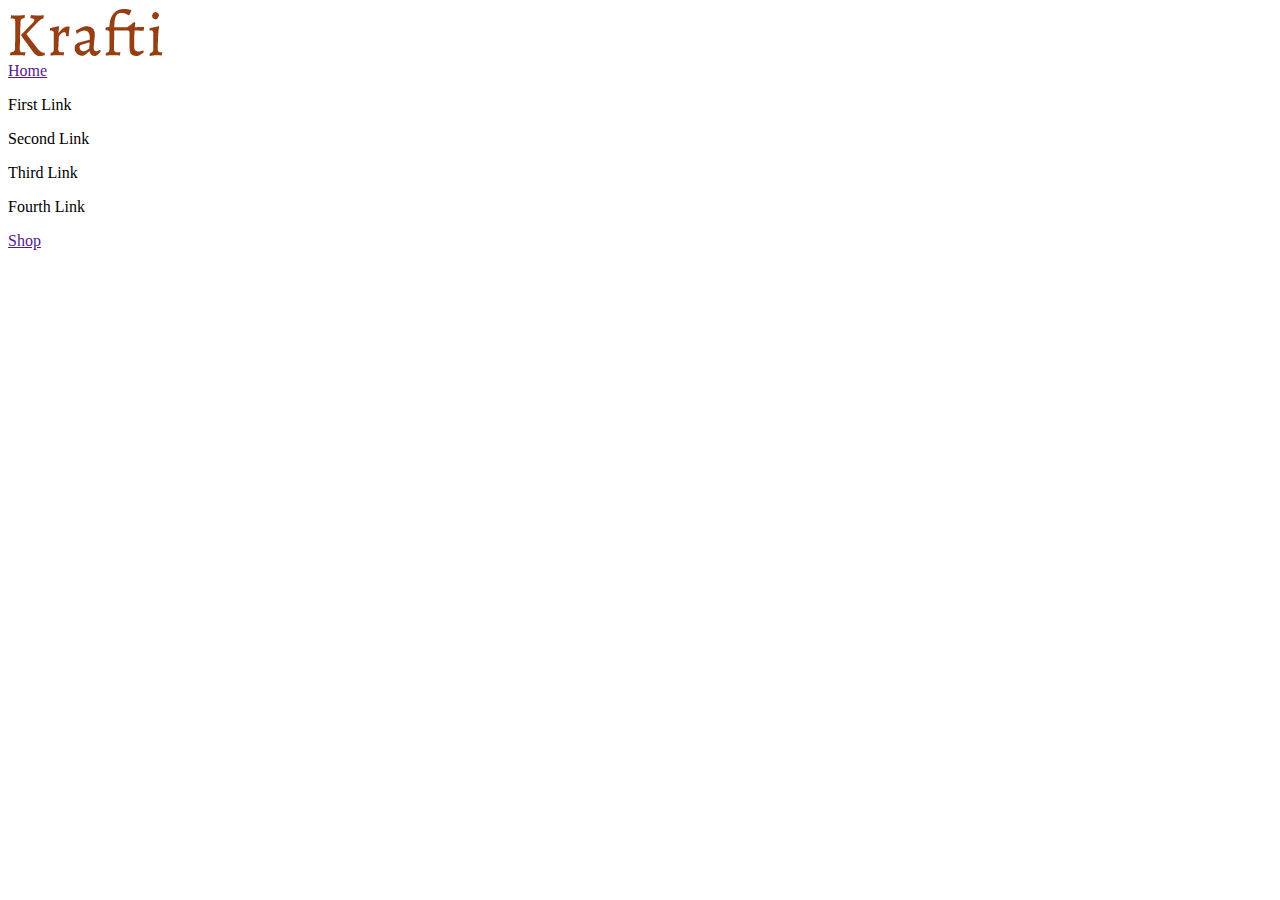
==== Assignment 1/index.html @ 72b55777 "coder" ====
<!DOCTYPE html>
<html lang="en">
<head>
  <title> Crafts Example </title>
  <link rel="stylesheet" href="main.css">
  <link rel="stylesheet" href="reset.css">
  </head>
  <body>
    <header>
      <img src="images/main-logo.png" alt="Krafti Logo" heaight="25>"
      <nav>
        <section class="menuItem active">
          <a href ="">Home</a>
          <div class="coloureditLine">
            <span></span> <span></span>
            </div>
            </section>
            <section class="subMenu">
              <p>First Link</p>
              <p>Second Link</p>
              <p>Third Link</p>
              <p> Fourth Link</p>
              </section>
            <section class="menuItem">
              <a href="">Shop</a>
              <div class="coloureditLine">
                <span></span> <span></span>

      </nav>
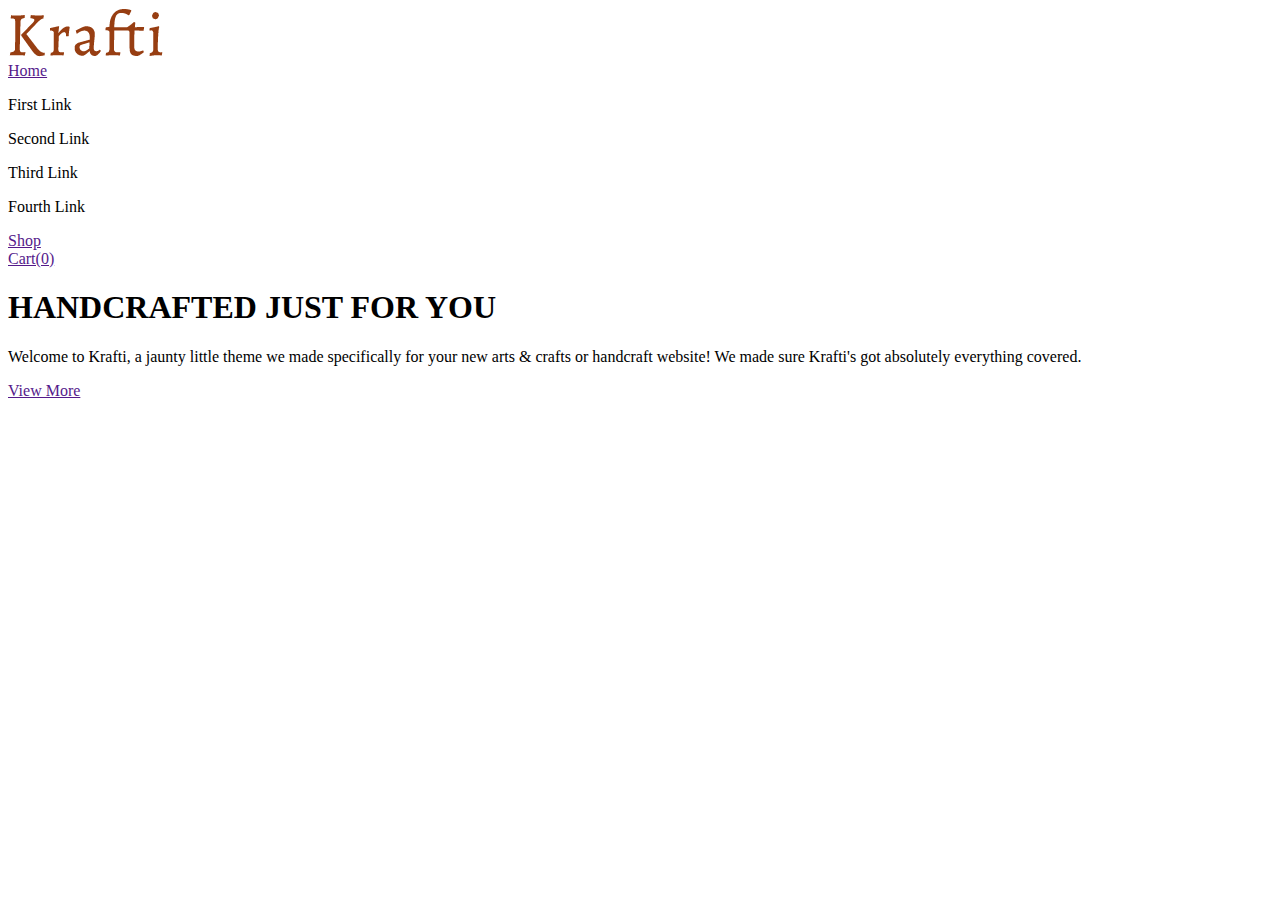
==== commit 2036414b: "c" ====
--- a/Assignment 1/index.html
+++ b/Assignment 1/index.html
@@ -20,10 +20,22 @@
               <p>Second Link</p>
               <p>Third Link</p>
               <p> Fourth Link</p>
-              </section>
             <section class="menuItem">
               <a href="">Shop</a>
               <div class="coloureditLine">
                 <span></span> <span></span>
+                </div>
+                </section>
+                </section>
+      </nav>
+      <section id="cart">
+        <a href="">Cart(0)</a>
+        <div id="menu"></div>
+        </section>
+        </header>
 
-      </nav>
+        <section id="banner">
+          <h1>HANDCRAFTED JUST FOR YOU</h1>
+          <p>Welcome to Krafti, a jaunty little theme we made specifically for your new arts & crafts or handcraft website! We made sure Krafti's got absolutely everything covered.</p>
+          <a href="">View More</a>
+          </section>
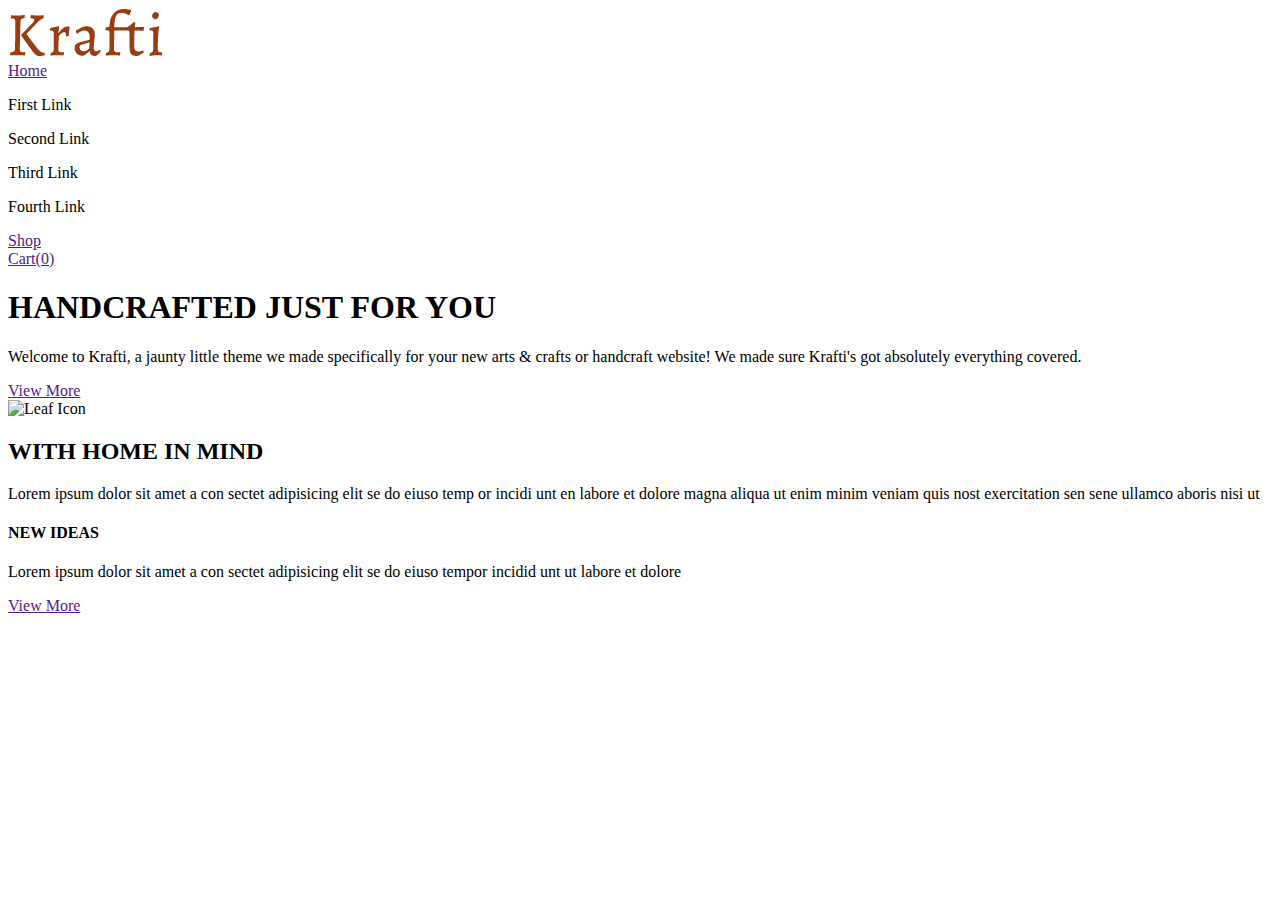
==== commit 450c42bb: "mm" ====
--- a/Assignment 1/index.html
+++ b/Assignment 1/index.html
@@ -39,3 +39,24 @@
           <p>Welcome to Krafti, a jaunty little theme we made specifically for your new arts & crafts or handcraft website! We made sure Krafti's got absolutely everything covered.</p>
           <a href="">View More</a>
           </section>
+
+          <section id="aboutContainer">
+            <section id="about">
+              <div>
+                <img src="svgs/leaf.svg" alt="Leaf Icon">
+                <h2>WITH HOME IN MIND</h2>
+                <p>        <p>Lorem ipsum dolor sit amet a con sectet adipisicing elit se do eiuso temp or incidi unt en labore et dolore magna aliqua ut enim minim veniam quis nost exercitation sen sene ullamco aboris nisi ut</p>
+      </div>
+      <div id="aboutSubSections">
+        <div>
+          <h4>NEW IDEAS</h4>
+          <p> Lorem ipsum dolor sit amet a con sectet adipisicing elit se do eiuso tempor incidid unt ut labore et dolore</p>
+          <a class="animating Link" href="">
+            <div>
+              <span></span>
+              <span></span>
+              <span></span>
+            </div> View More
+          </a>
+        </div>
+        <div>
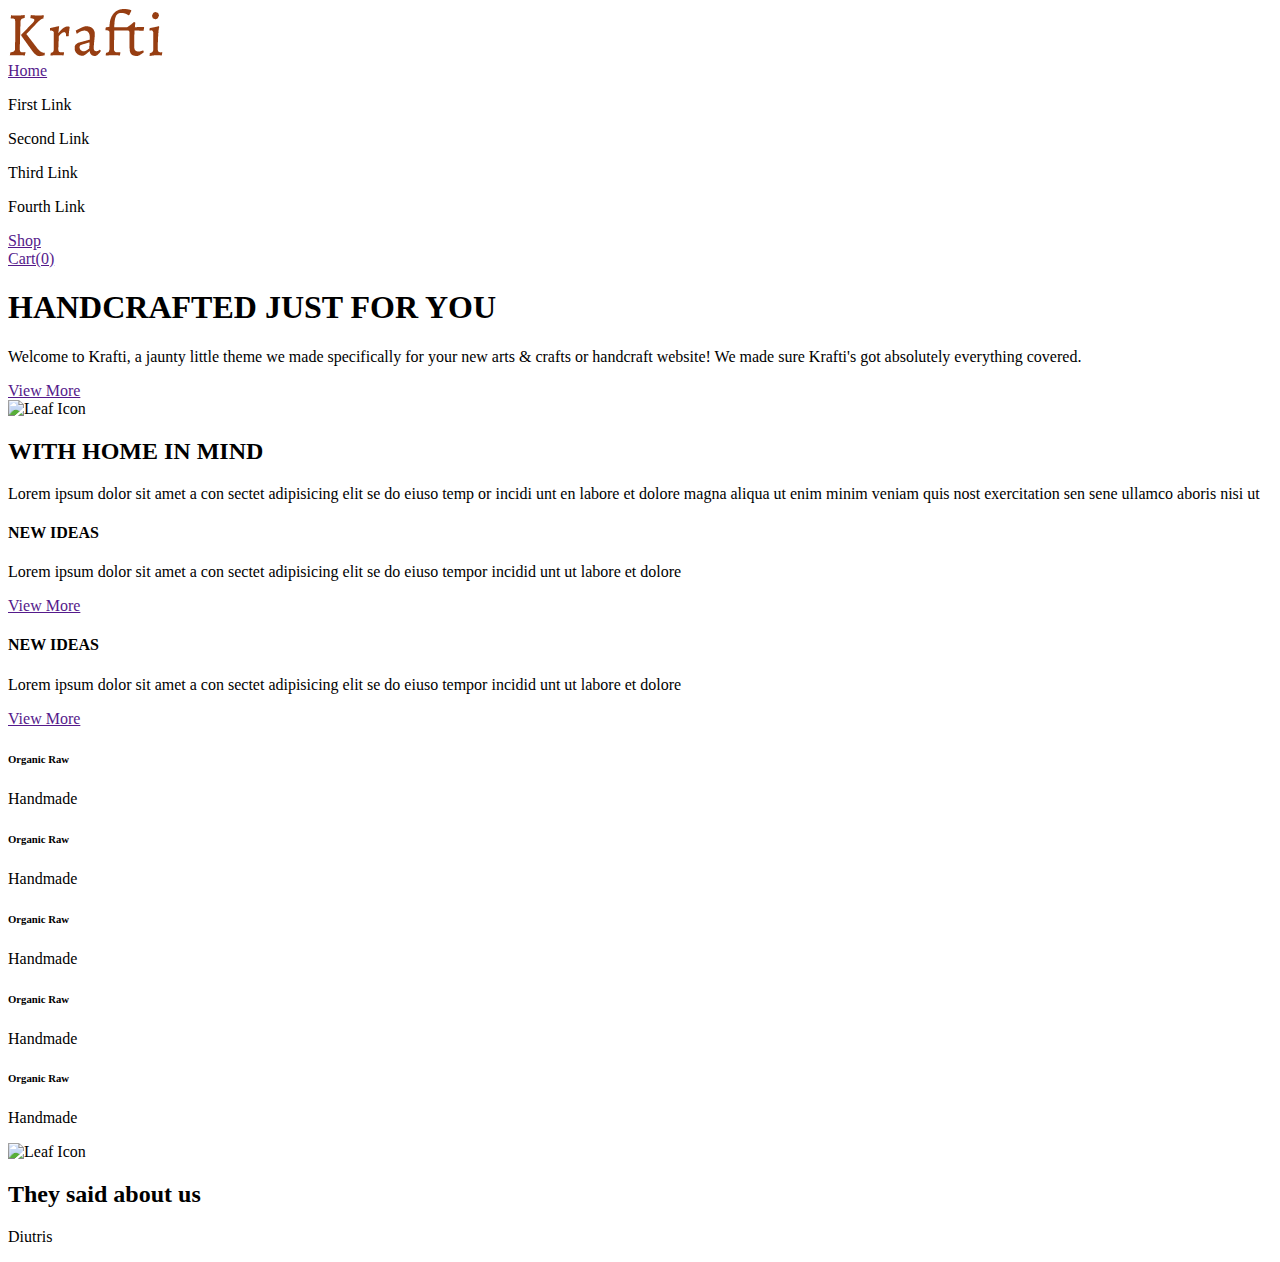
==== commit 6509abd7: "h" ====
--- a/Assignment 1/index.html
+++ b/Assignment 1/index.html
@@ -60,3 +60,56 @@
           </a>
         </div>
         <div>
+
+          <h4>NEW IDEAS</h4>
+          <p>           <p>Lorem ipsum dolor sit amet a con sectet adipisicing elit se do eiuso tempor incidid unt ut labore et dolore</p>
+          <a class="animating Link" href="">
+            <div>
+              <span></span>
+              <span></span>
+              <span></span>
+            </div>View More
+          </a>
+        </div>
+      </div>
+    </section>
+    <section id="collage">
+      <div id="singleCollage">
+        <span>
+          <h6> Organic Raw</h6>
+          <p> Handmade</p>
+        </span>
+      </div>
+      <div id="smallerCollage">
+        <div>
+          <span>
+            <h6> Organic Raw</h6>
+            <p> Handmade</p>
+          </span>
+        </div>
+        <div>
+          <span>
+            <h6> Organic Raw</h6>
+            <p> Handmade</p>
+          </span>
+        </div>
+        <div>
+          <span>
+            <h6> Organic Raw</h6>
+            <p> Handmade</p>
+          </span>
+        </div>
+        <div>
+          <span>
+            <h6> Organic Raw</h6>
+            <p> Handmade</p>
+          </span>
+          </div>
+          </div>
+          </section>
+          </section>
+
+          <section id="testimonials">
+            <img src="svgs/leaf2.svg" alt="Leaf Icon">
+            <h2>They said about us</h2>
+            <p>Diutris
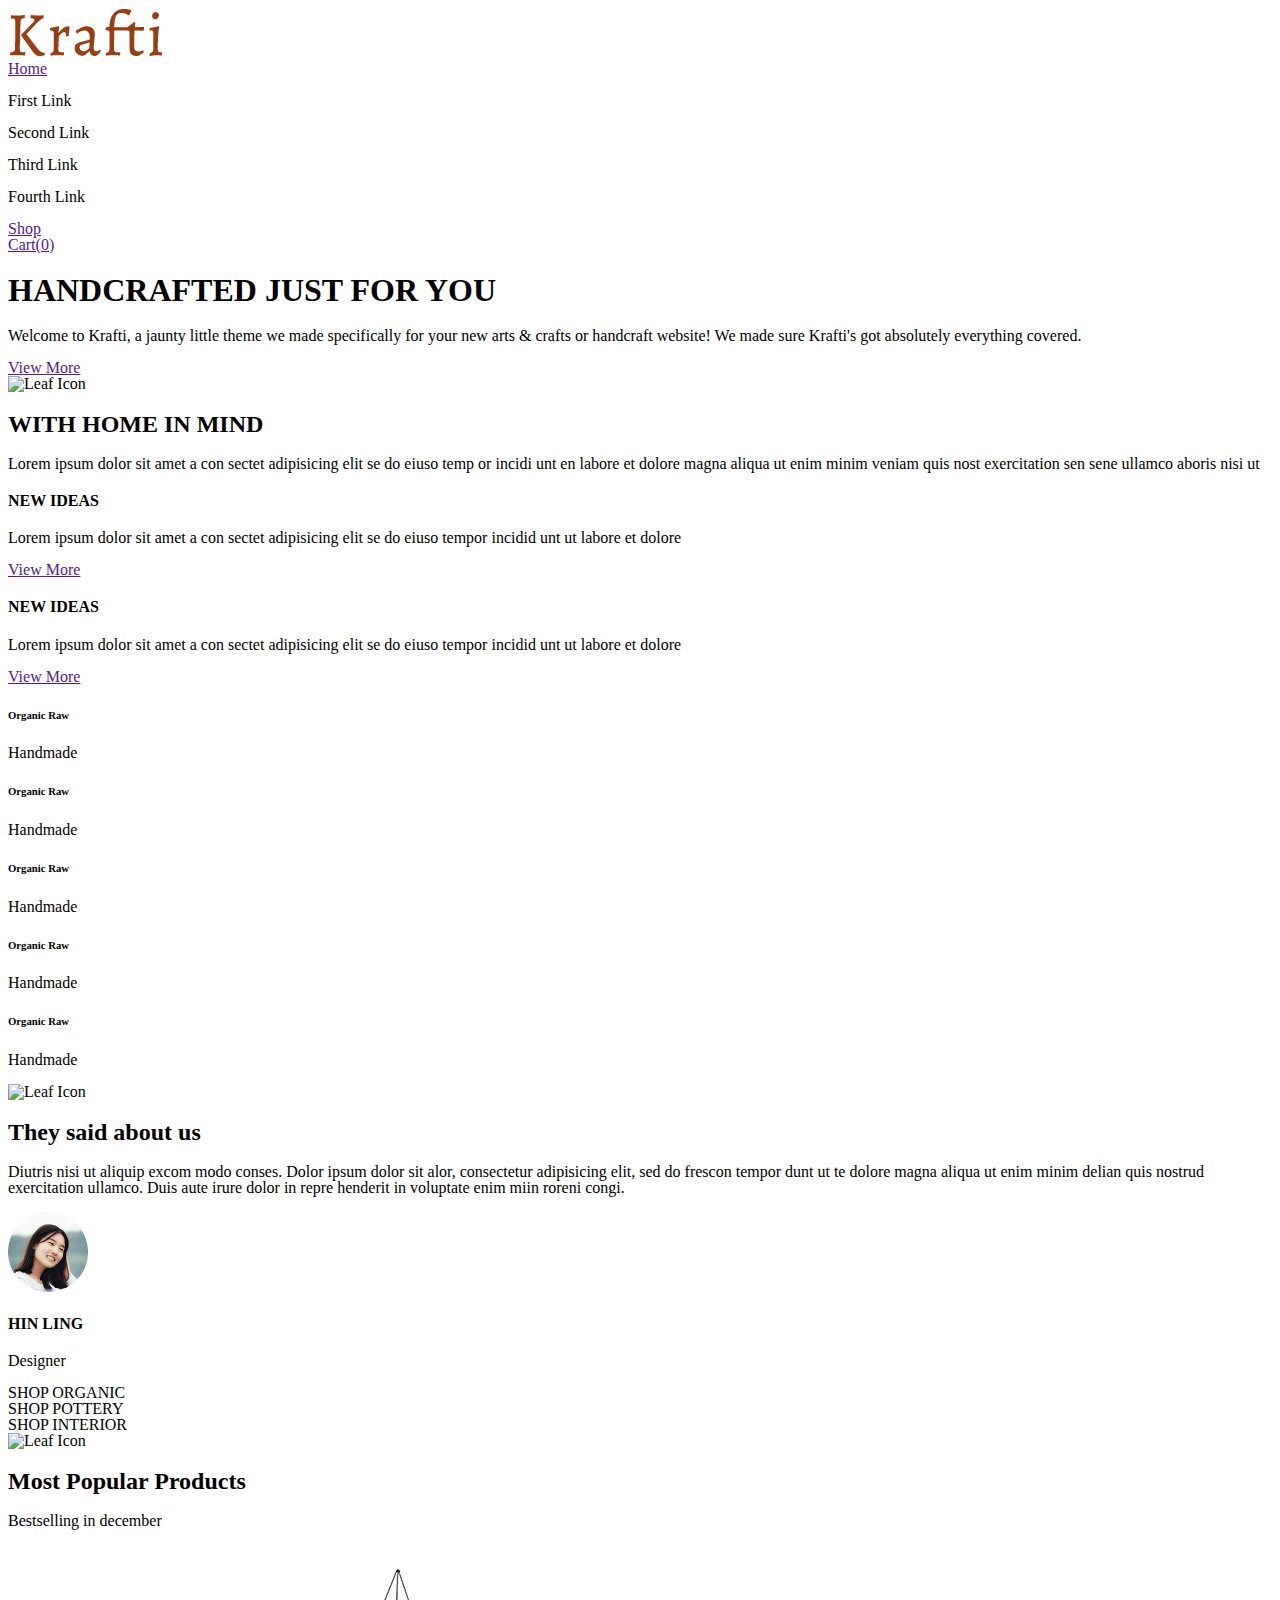
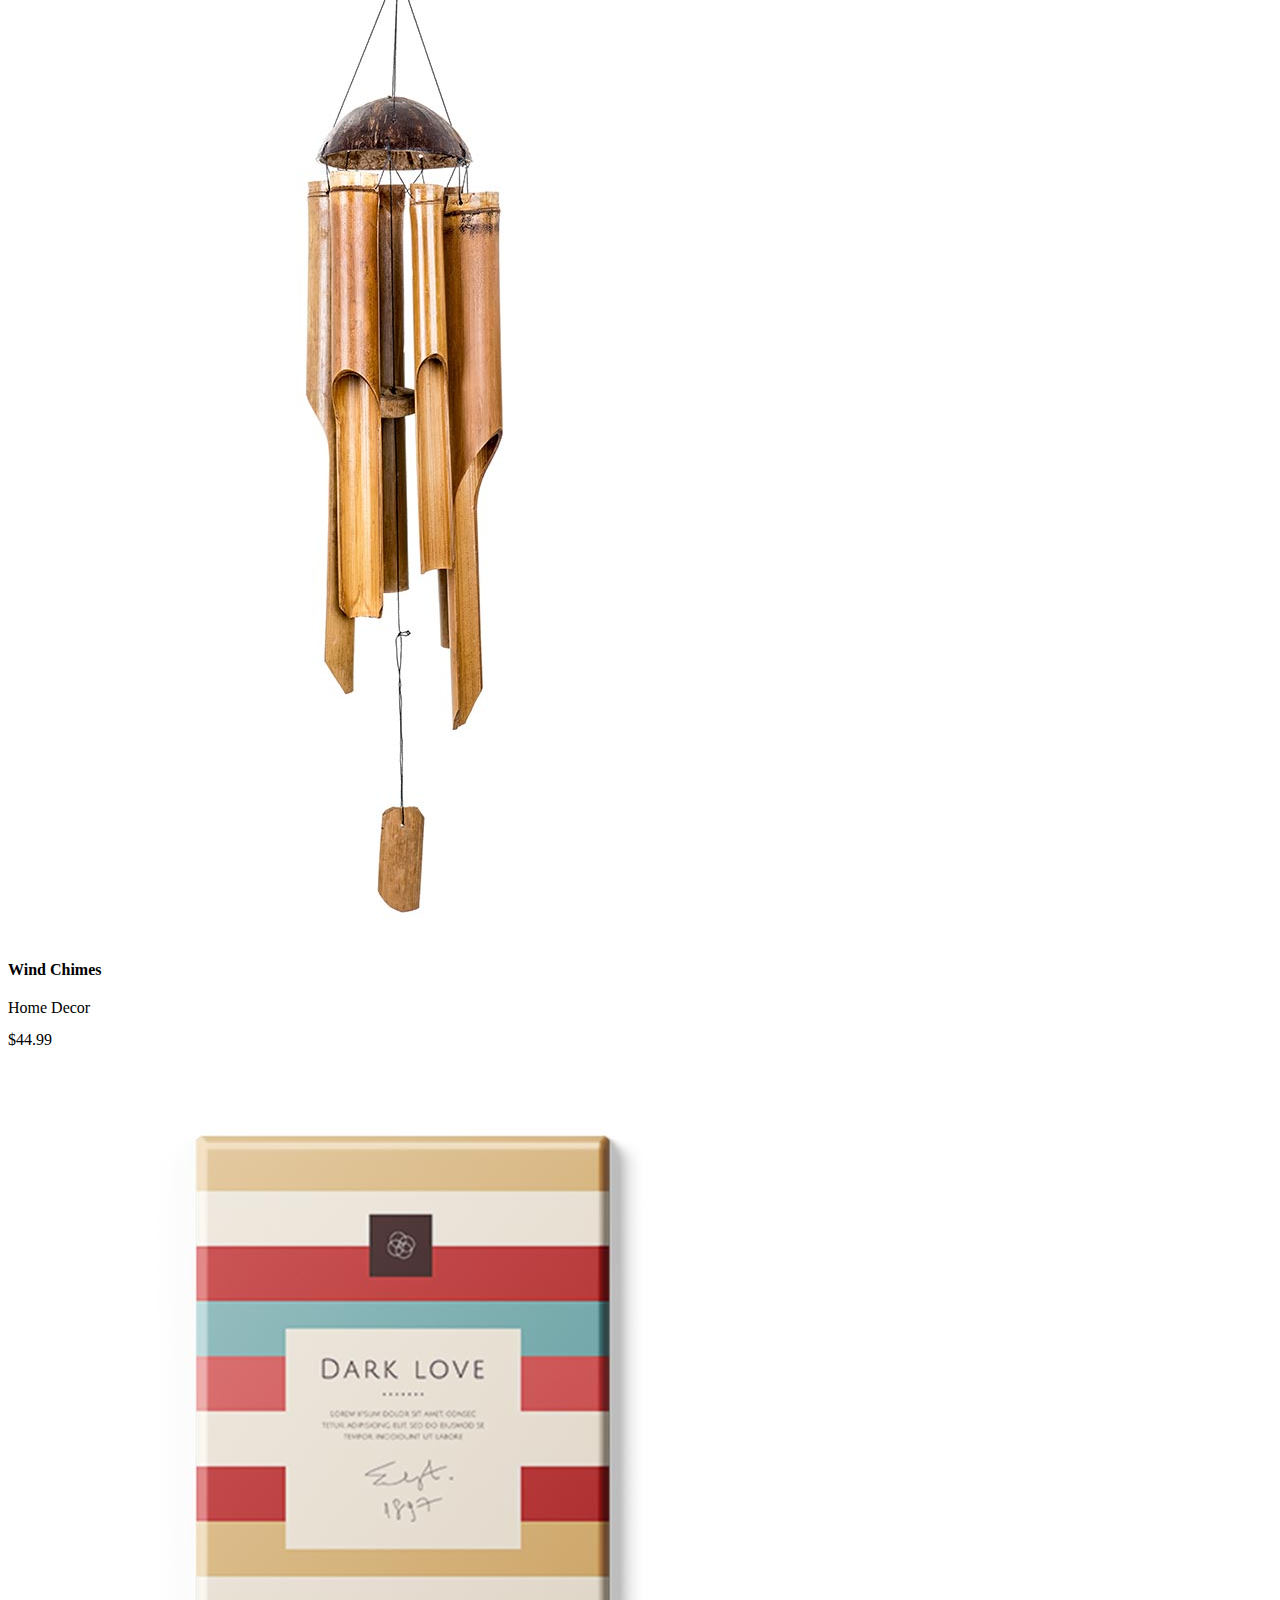
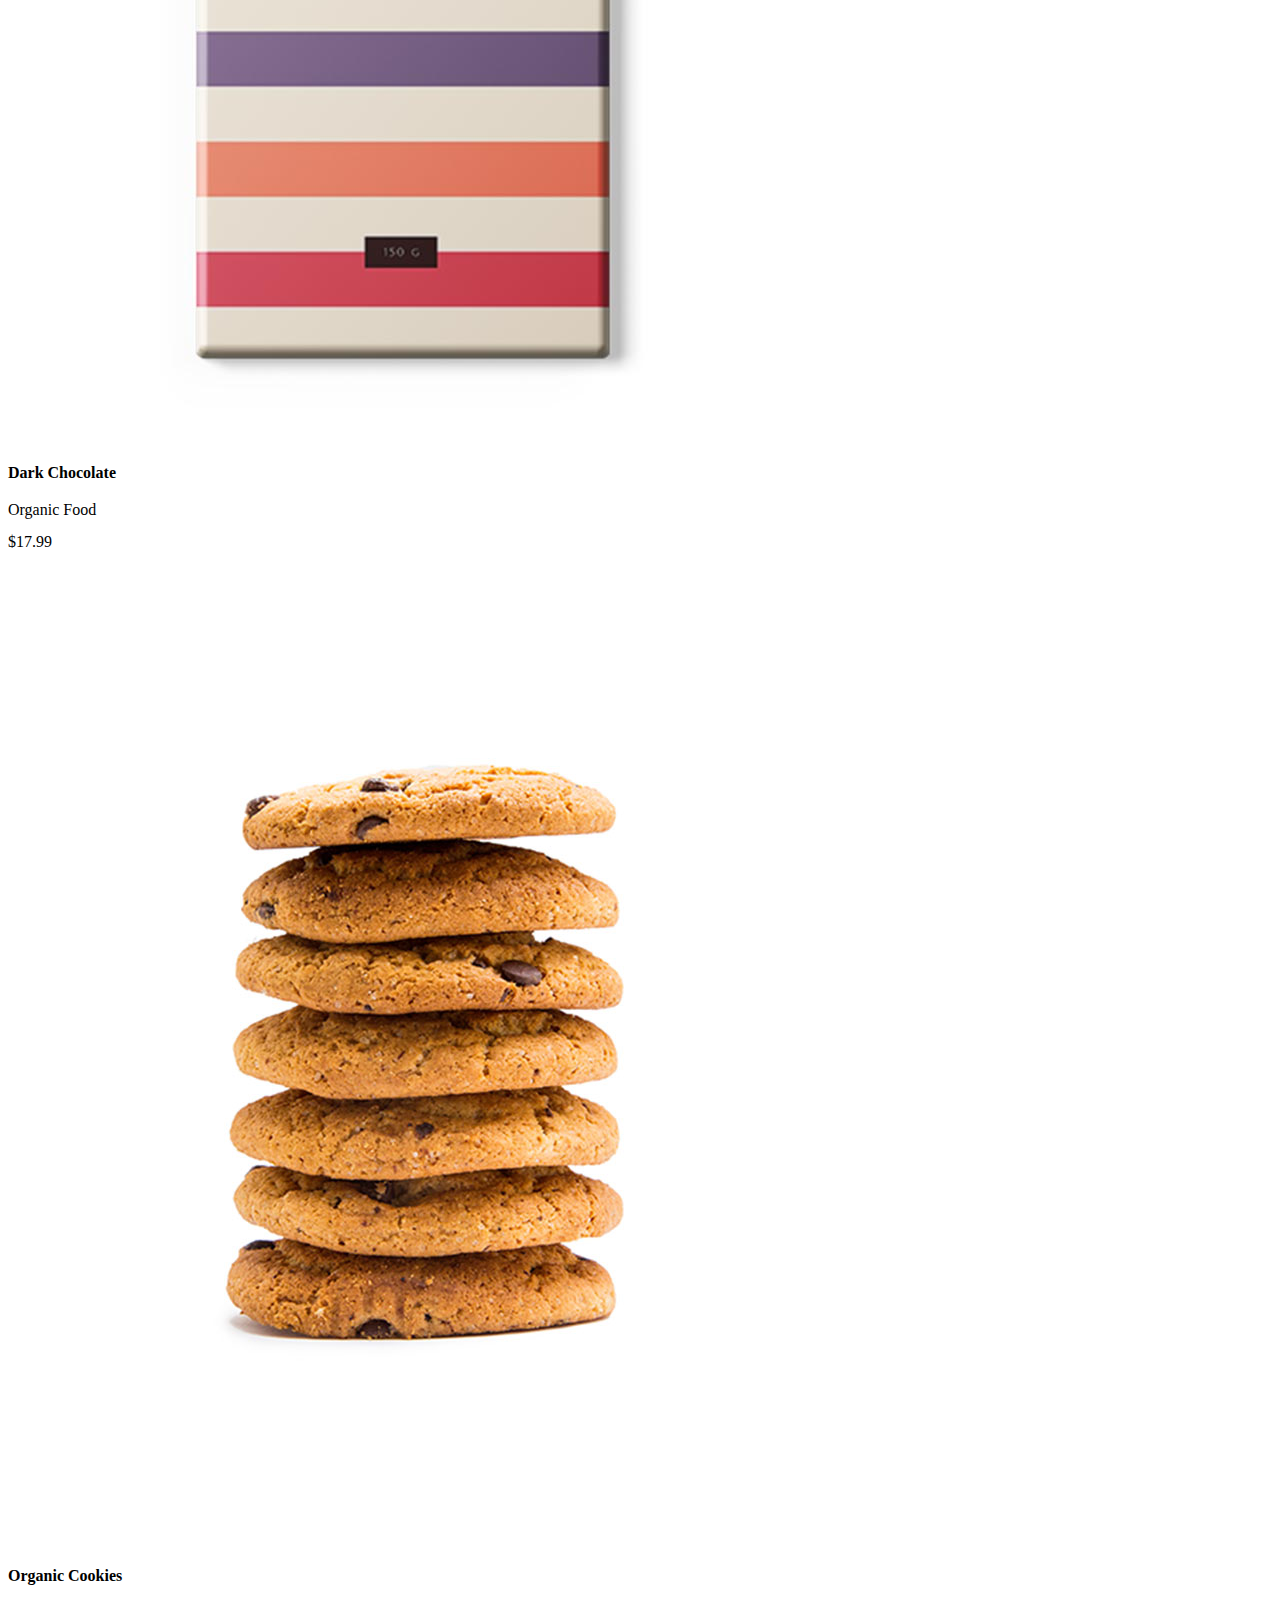
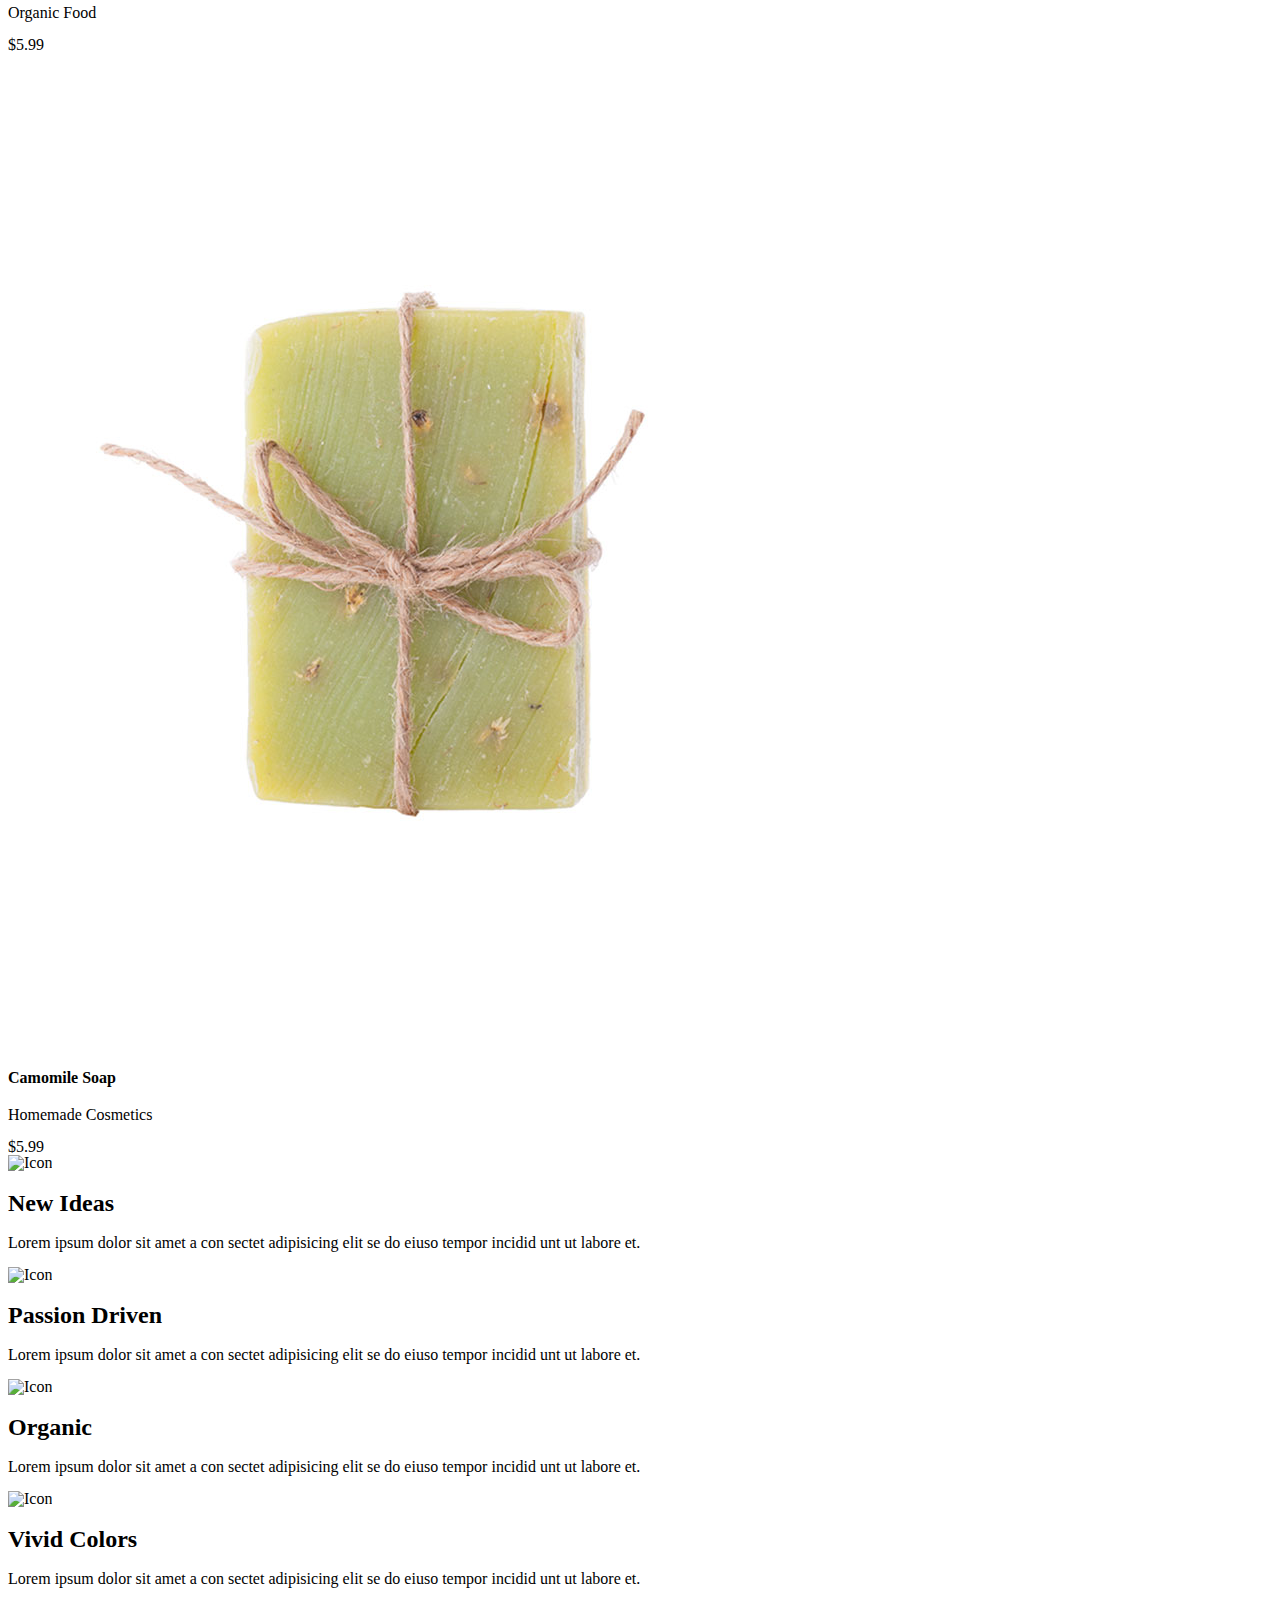
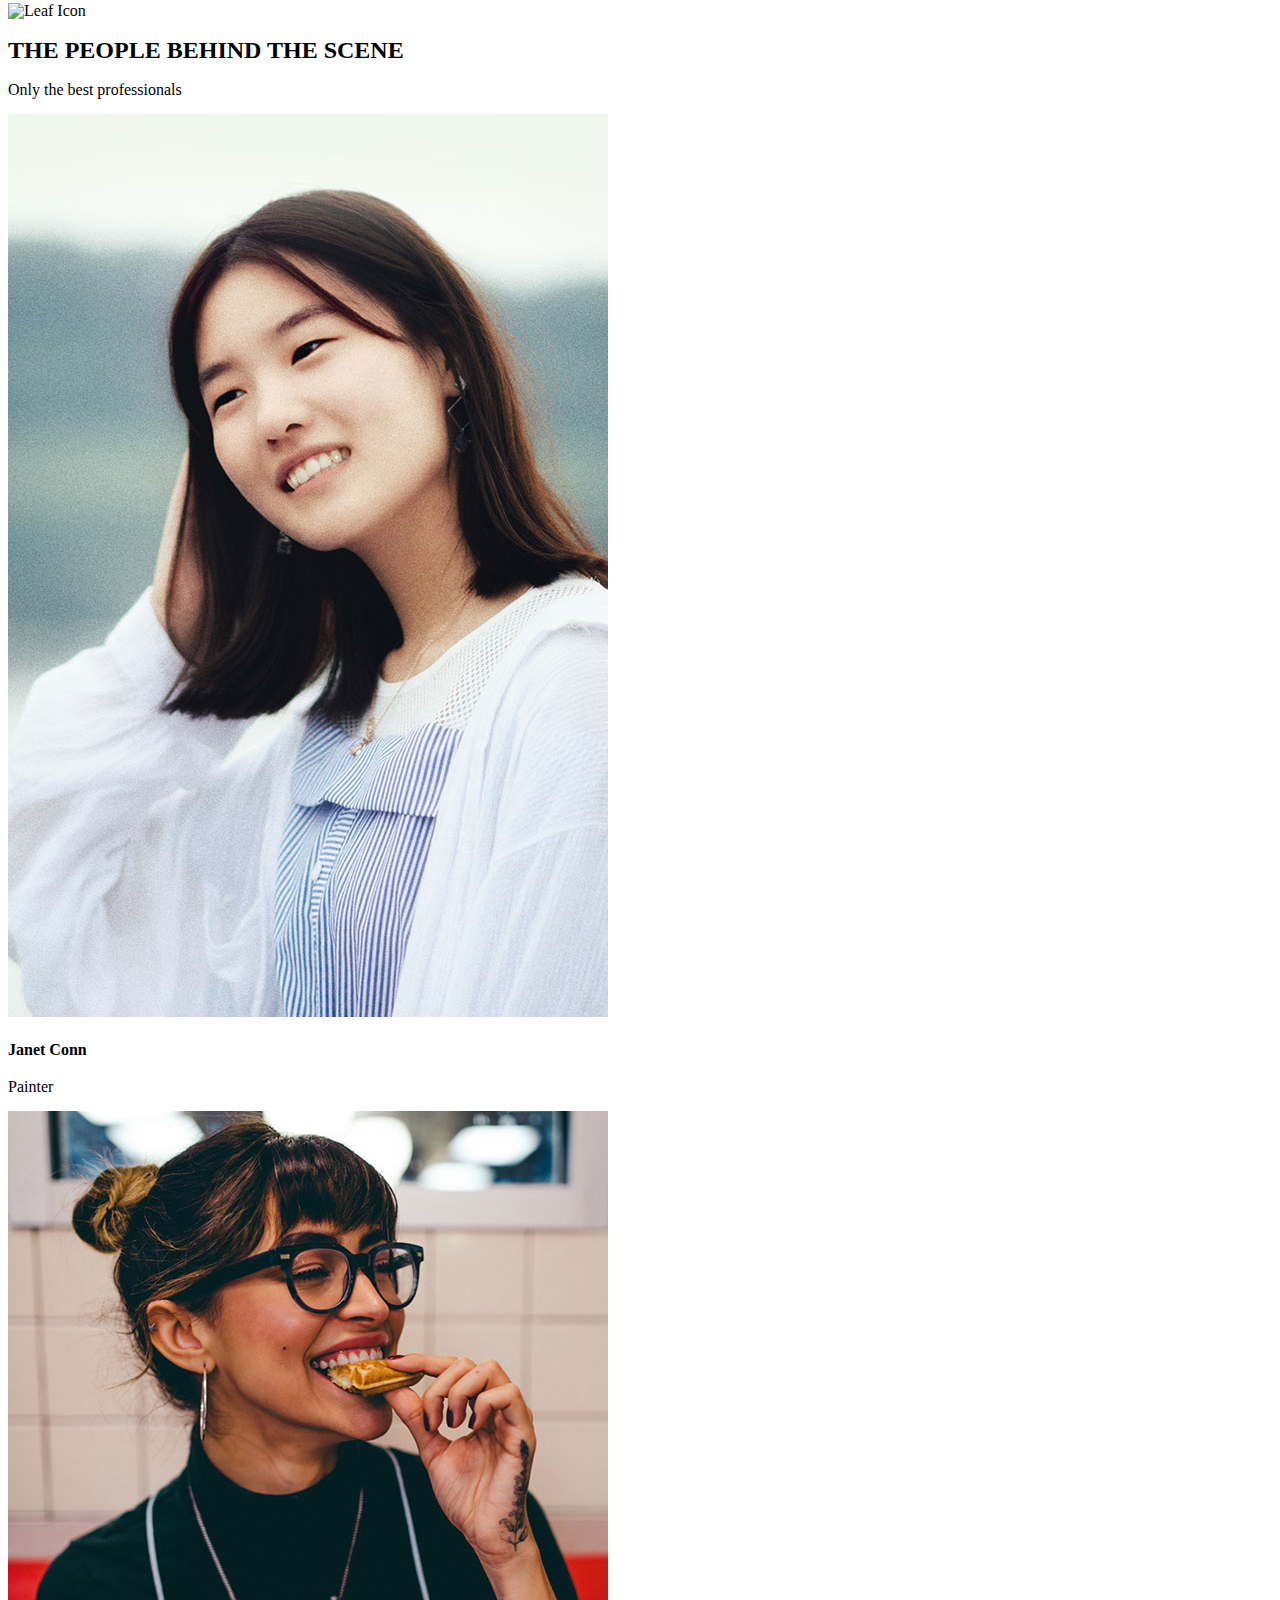
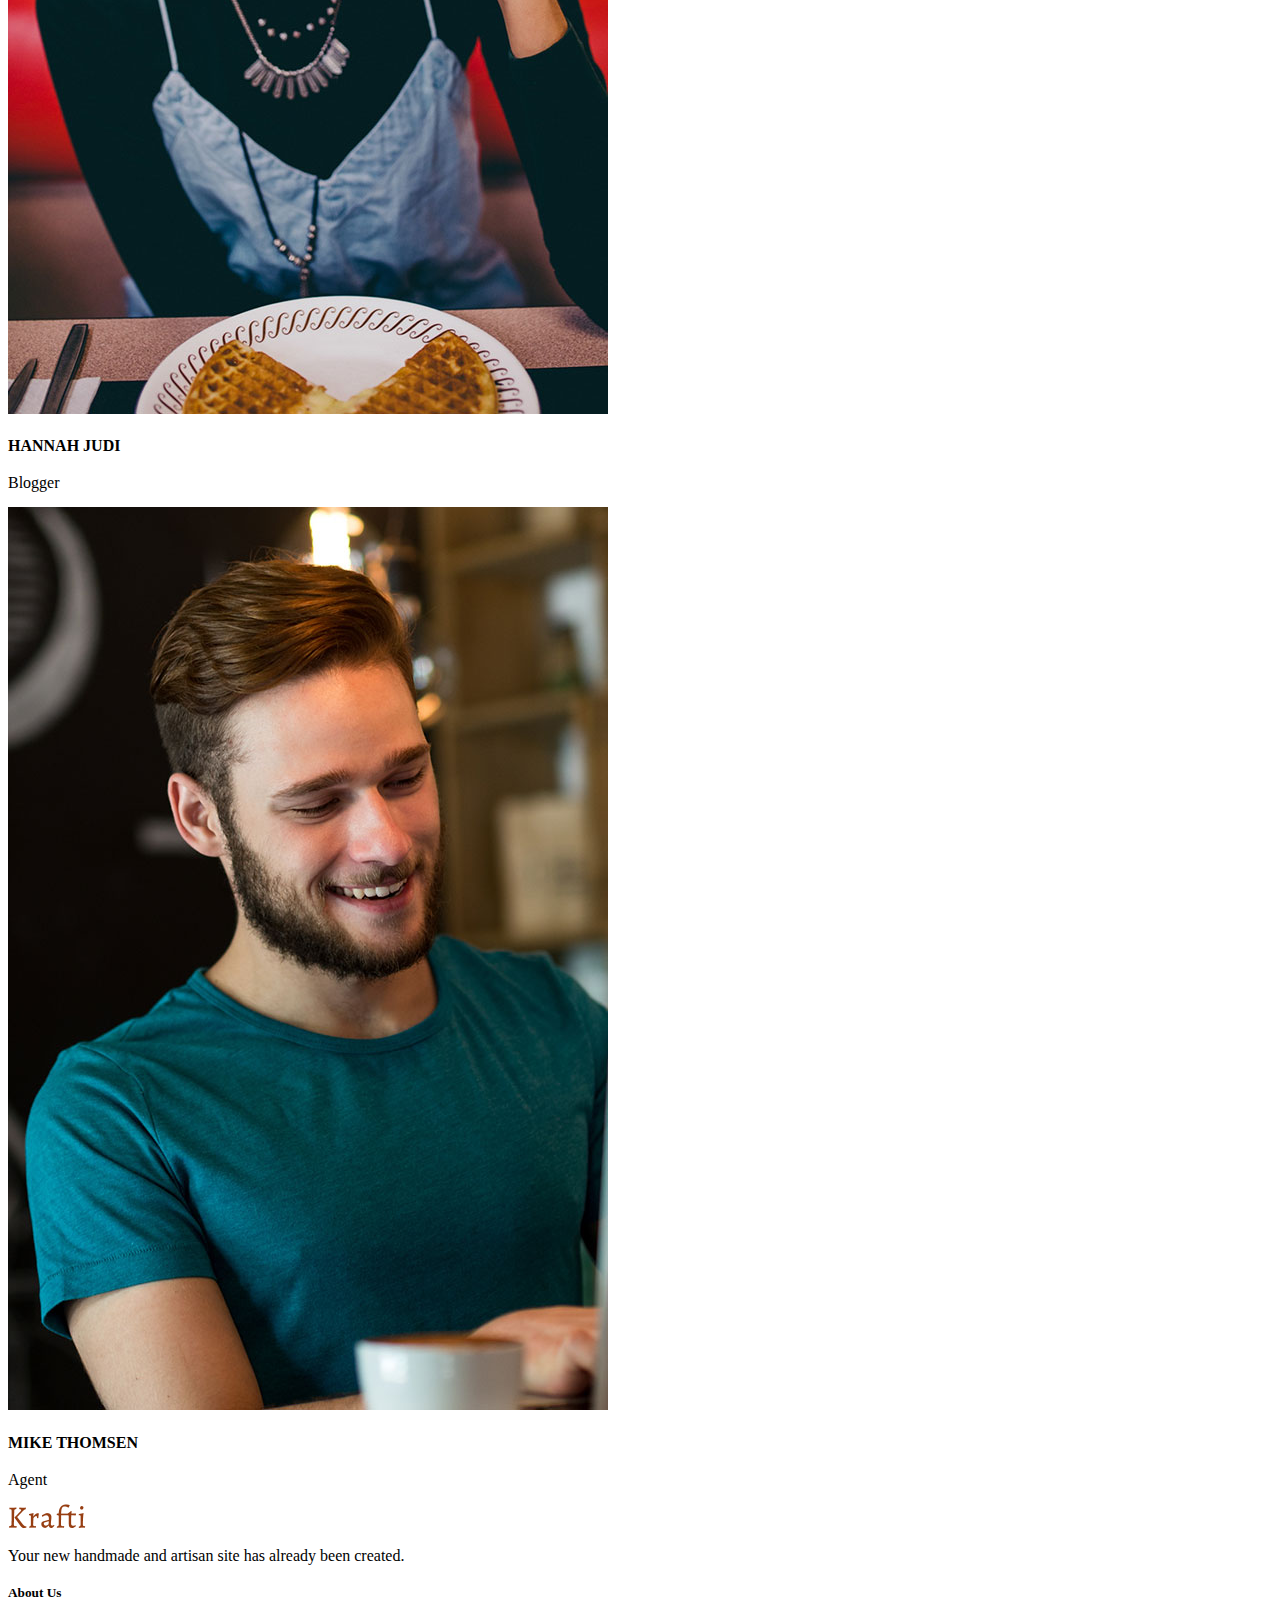
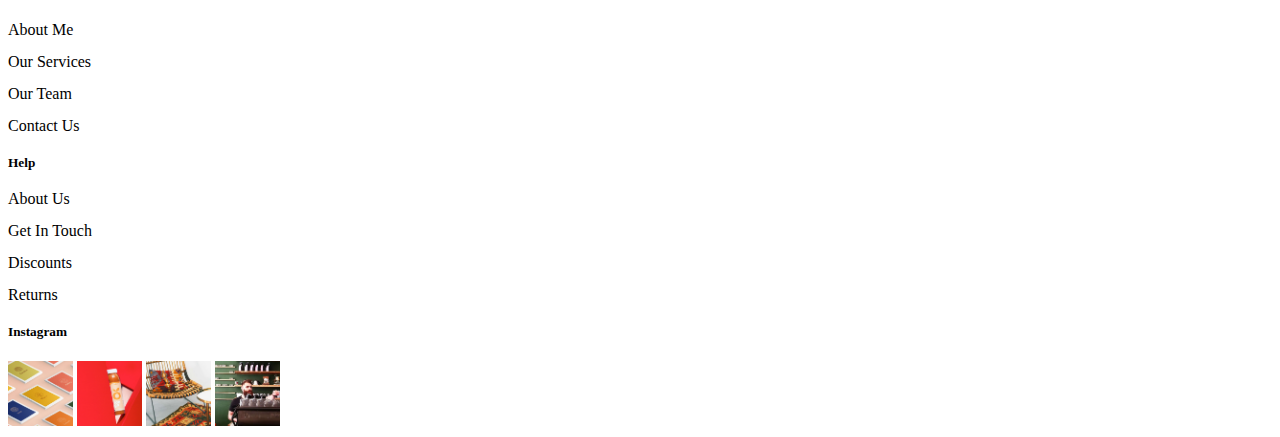
==== commit 1f3a7704: "coder" ====
--- a/Assignment 1/index.html
+++ b/Assignment 1/index.html
@@ -112,4 +112,160 @@
           <section id="testimonials">
             <img src="svgs/leaf2.svg" alt="Leaf Icon">
             <h2>They said about us</h2>
-            <p>Diutris
+            <p>Diutris nisi ut aliquip excom modo conses. Dolor ipsum dolor sit alor,
+              consectetur adipisicing elit, sed do frescon tempor dunt ut te
+              dolore magna aliqua ut enim minim delian quis nostrud exercitation ullamco.
+              Duis aute irure dolor in repre henderit in voluptate enim miin roreni congi.
+            </p>
+    <div id="profile">
+    <img src="images/testimonials_user.png" alt="Customer Image" height="80px" />
+    <h4>HIN LING</h4>
+    <p>Designer</p>
+    </div>
+    </section>
+
+
+  <section id=" imageGallery">
+    <div>
+    <span> SHOP ORGANIC</span>
+    </div>
+    <div>
+    <span> SHOP POTTERY</span>
+    </div>
+    <div>
+    <span> SHOP INTERIOR</span>
+    </div>
+  </section>
+
+
+  <section id=" products">
+    <div class=" topBorder"></div>
+    <div class=" rightBorder"></div>
+    <div class=" bottomBorder"></div>
+    <div class=" leftBorder"></div>
+    <img src=" svgs/leaf3.svg" alt=" Leaf Icon">
+    <h2> Most Popular Products</h2>
+    <p> Bestselling in december</p>
+    <section id=" productsDisplay">
+      <div>
+        <img src=" images/product1.jpeg" alt="Product 1">
+        <h4> Wind Chimes</h4>
+        <p> Home Decor</p>
+        <span> $44.99</span>
+      </div>
+      <div>
+        <img src=" images/product2.jpeg" alt="Product 2">
+        <h4> Dark Chocolate</h4>
+        <p> Organic Food</p>
+        <span> $17.99</span>
+      </div>
+      <div>
+        <img src=" images/product3.jpeg" alt="Product 3">
+        <h4> Organic Cookies</h4>
+        <p> Organic Food</p>
+        <span> $5.99</span>
+      </div>
+      <div>
+        <img src=" images/product4.jpeg" alt="Product 4">
+        <h4> Camomile Soap</h4>
+        <p> Homemade Cosmetics</p>
+        <span> $5.99</span>
+      </div>
+    </section>
+  </section>
+
+  <section id=" ourIdentity">
+    <div id=" ourIdentityImage"></div>
+    <div id=" ourIdentityPoints">
+      <div>
+        <img src=" svgs/identity1.svg" alt="Icon">
+        <h2> New Ideas</h2>
+        <p> Lorem ipsum dolor sit amet a con sectet adipisicing elit se do eiuso tempor
+          incidid unt ut labore et.
+        </p>
+      </div>
+      <div>
+      <img src=" svgs/identity2.svg" alt="Icon">
+      <h2> Passion Driven</h2>
+      <p> Lorem ipsum dolor sit amet a con sectet adipisicing
+        elit se do eiuso tempor incidid unt ut labore et.
+      </p>
+      </div>
+      <div>
+        <img src="svgs/identity3.svg" alt="Icon">
+        <h2>Organic</h2>
+        <p>Lorem ipsum dolor sit amet a con sectet adipisicing elit se
+          do eiuso tempor incidid unt ut labore et.
+        </p>
+        </div>
+        <div>
+        <img src="svgs/identity4.svg" alt="Icon">
+        <h2>Vivid Colors</h2>
+        <p>Lorem ipsum dolor sit amet a con sectet adipisicing elit se do eiuso tempor incidid
+          unt ut labore et.
+        </p>
+        </div>
+        </div>
+        </section>
+
+
+  <section id=" peopleBehind">
+    <img src=" svgs/leaf4.svg" alt="Leaf Icon">
+    <h2> THE PEOPLE BEHIND THE SCENE
+    </h2>
+    <p> Only the best professionals
+    </p>
+    <section id=" peopleBehindList">
+      <div>
+        <img src=" images/profile_pic1.jpeg" alt="Profile Picture">
+        <h4> Janet Conn</h4>
+        <p> Painter
+        </p>
+      </div>
+      <div>
+        <img src=" images/profile_pic2.jpeg" alt="Profile Picture">
+        <h4> HANNAH JUDI</h4>
+        <p> Blogger
+        </p>
+      </div>
+      <div>
+        <img src=" images/profile_pic3.jpeg" alt=" Profile Picture">
+        <h4> MIKE THOMSEN</h4>
+        <p> Agent</p>
+      </div>
+      </section>
+      </section>
+
+
+  <footer>
+  <section id=" logoFooter">
+  <img src=" images/main-logo.png" alt=" Krafti Logo" height=" 25" />
+  <p>Your new handmade and artisan site has already been created.
+  </p>
+  </section>
+  <section>
+  <h5> About Us</h5>
+      <p> About Me</p>
+      <p> Our Services</p>
+      <p> Our Team</p>
+      <p> Contact Us</p>
+    </section>
+    <section>
+      <h5> Help</h5>
+      <p> About Us</p>
+      <p> Get In Touch</p>
+      <p> Discounts</p>
+      <p> Returns</p>
+    </section>
+    <section>
+      <h5> Instagram</h5>
+      <div>
+        <img src="images/footer1.jpeg" alt="Insta" height="65px">
+        <img src="images/footer2.jpeg" alt="Insta" height="65px">
+        <img src="images/footer3.jpeg" alt="Insta" height="65px">
+        <img src="images/footer4.jpeg" alt="Insta" height="65px">
+      </div>
+      </section>
+      </footer>
+</body>
+</html>
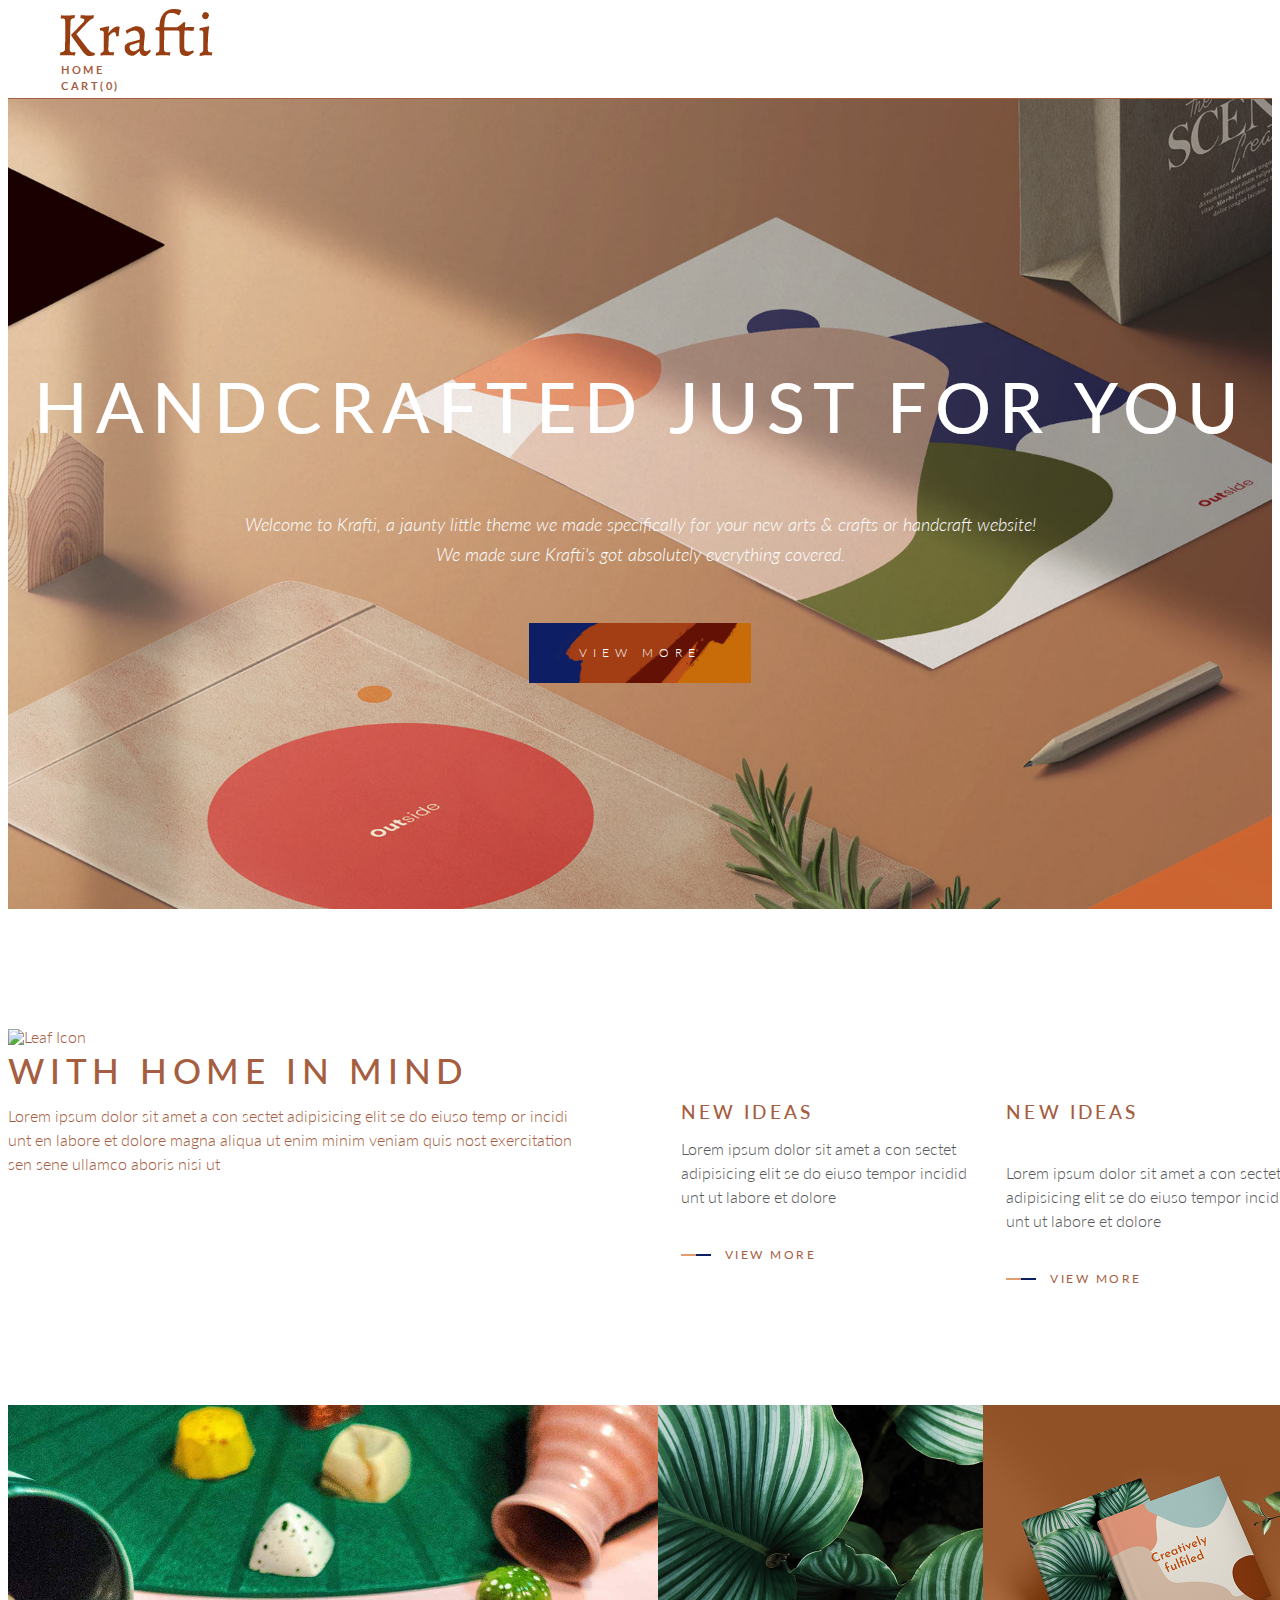
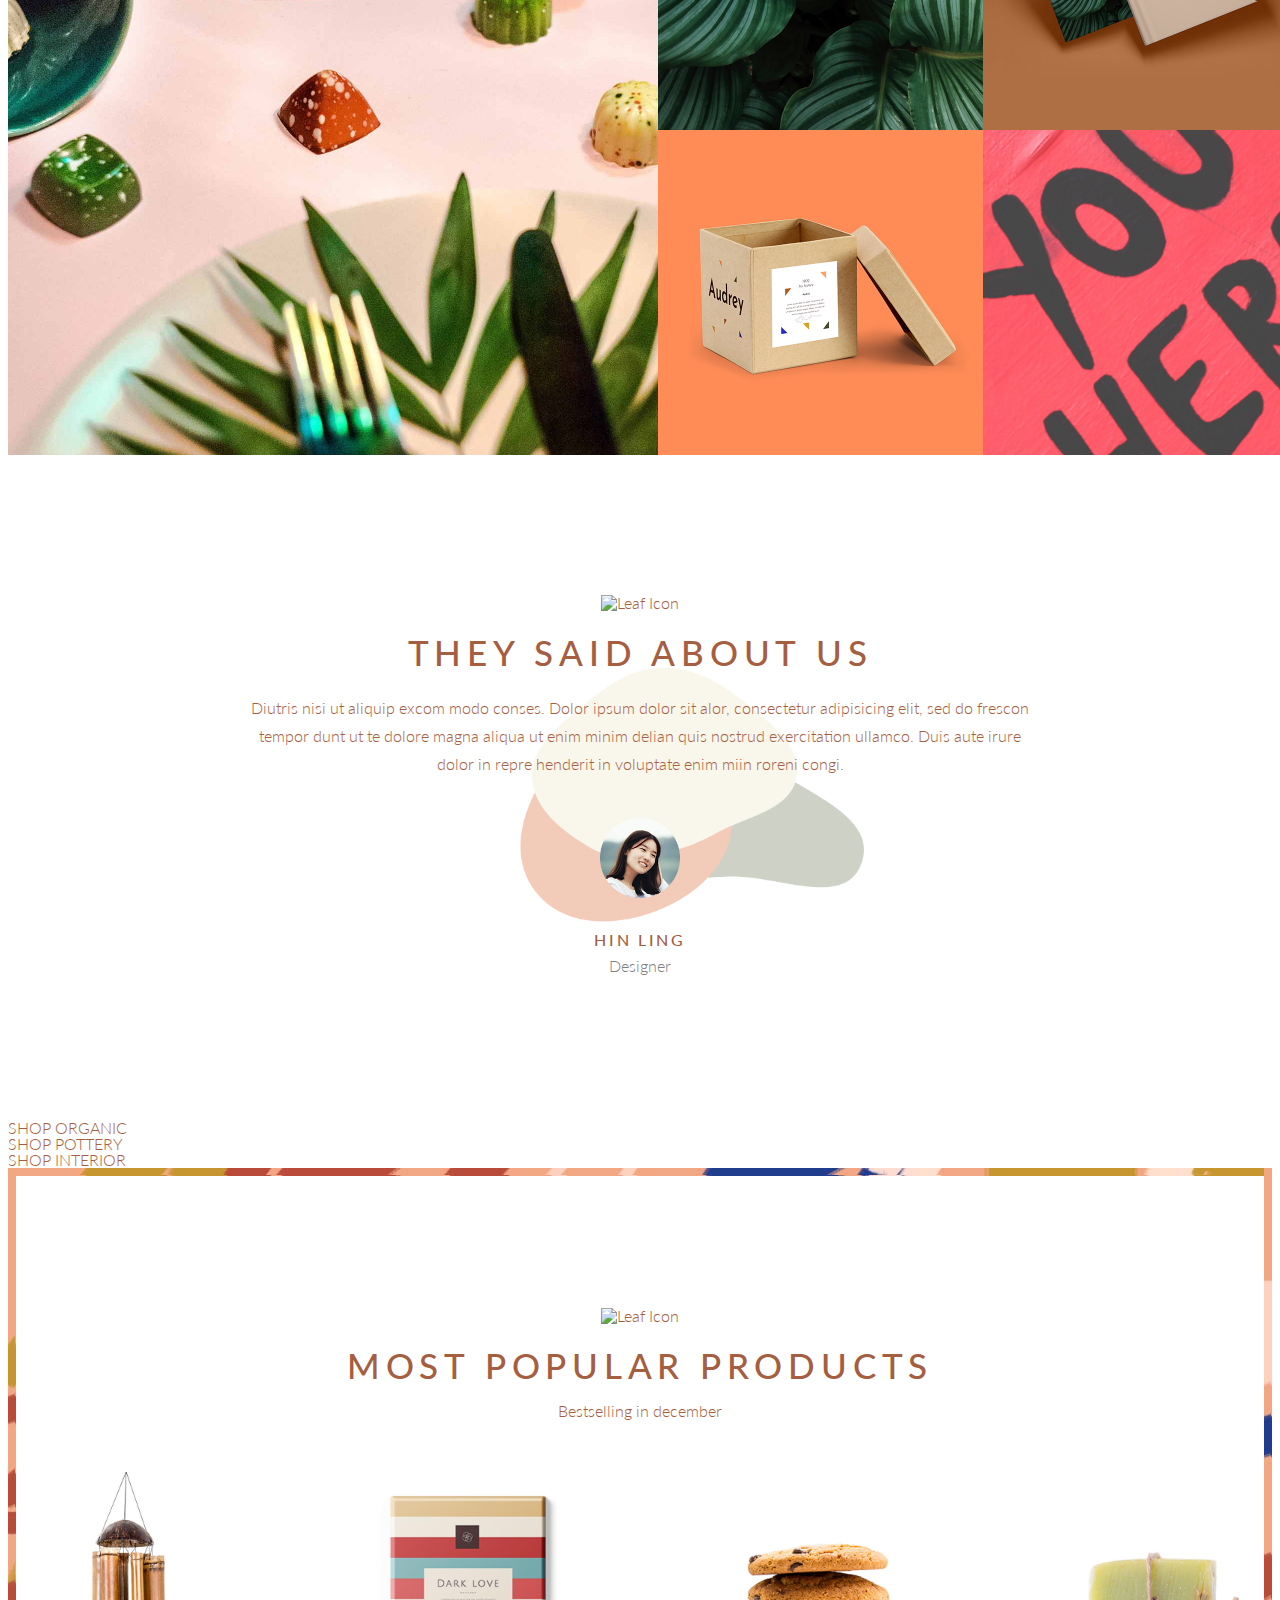
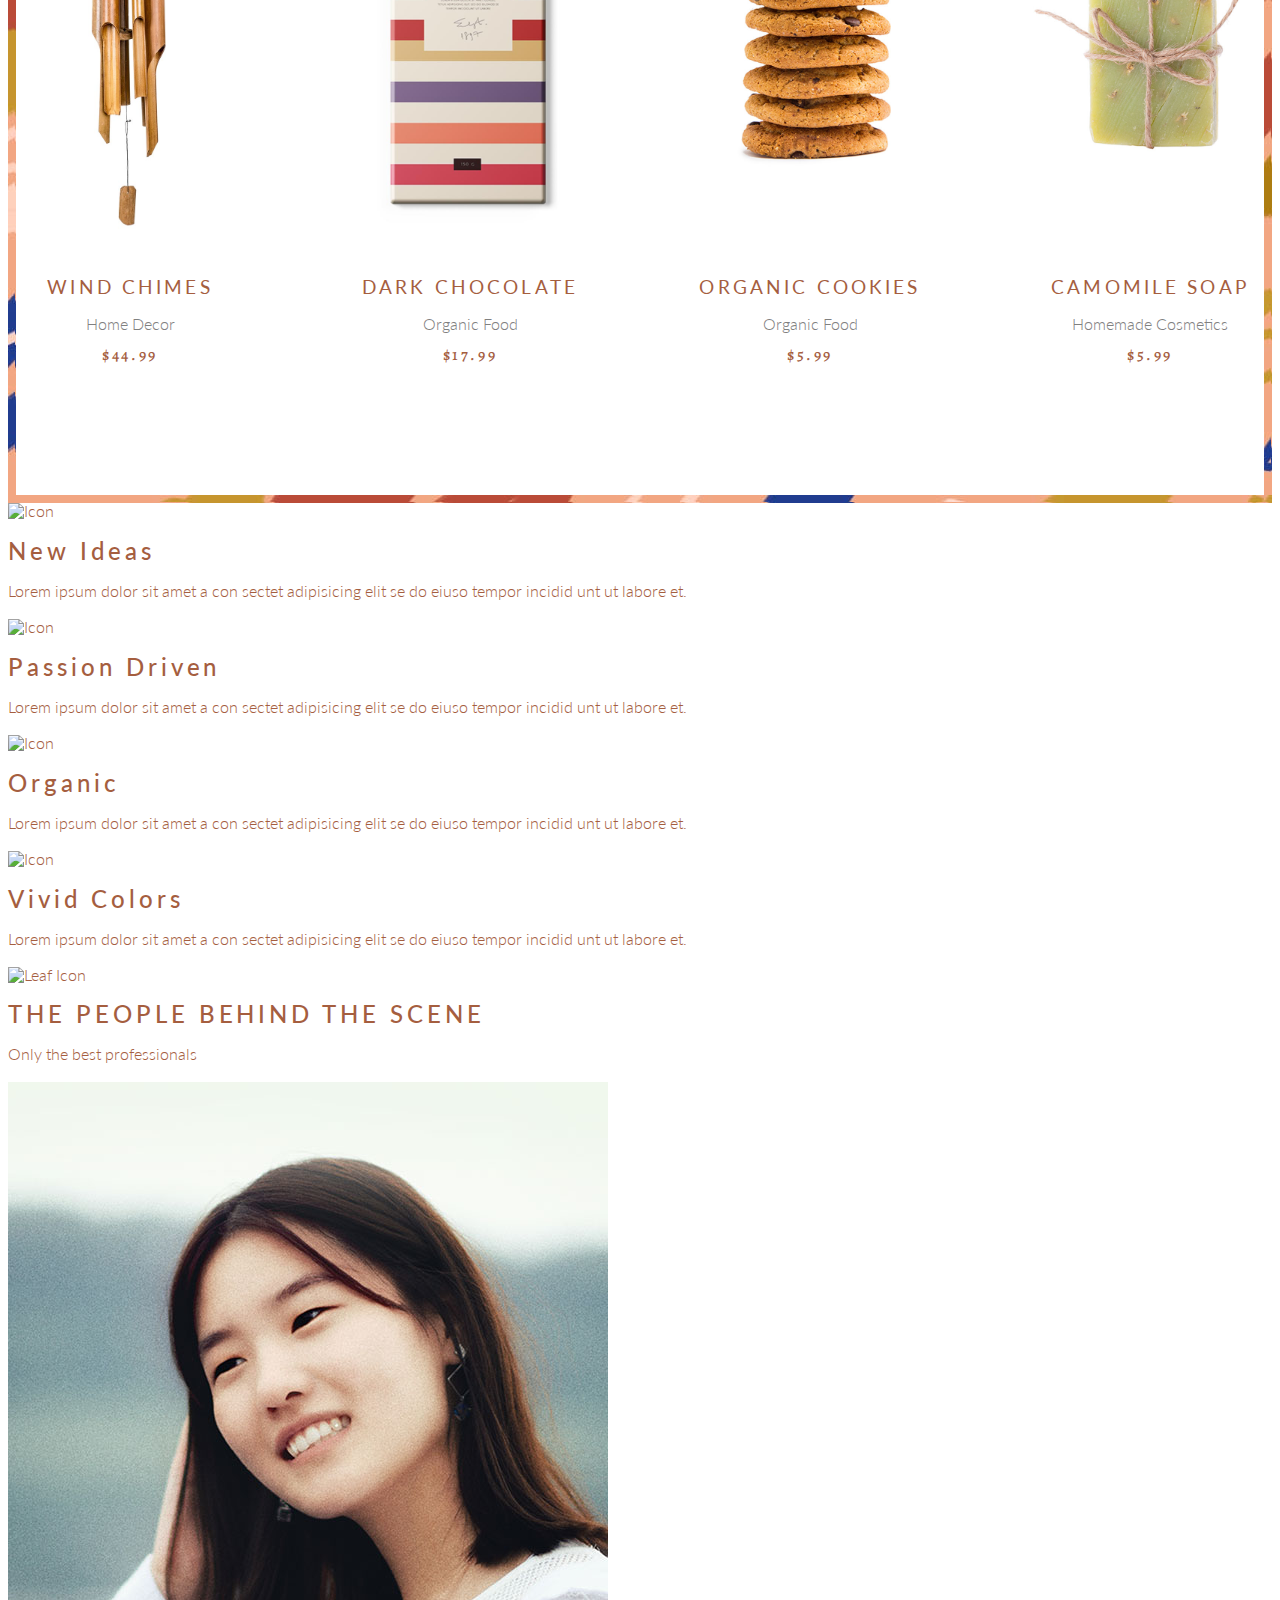
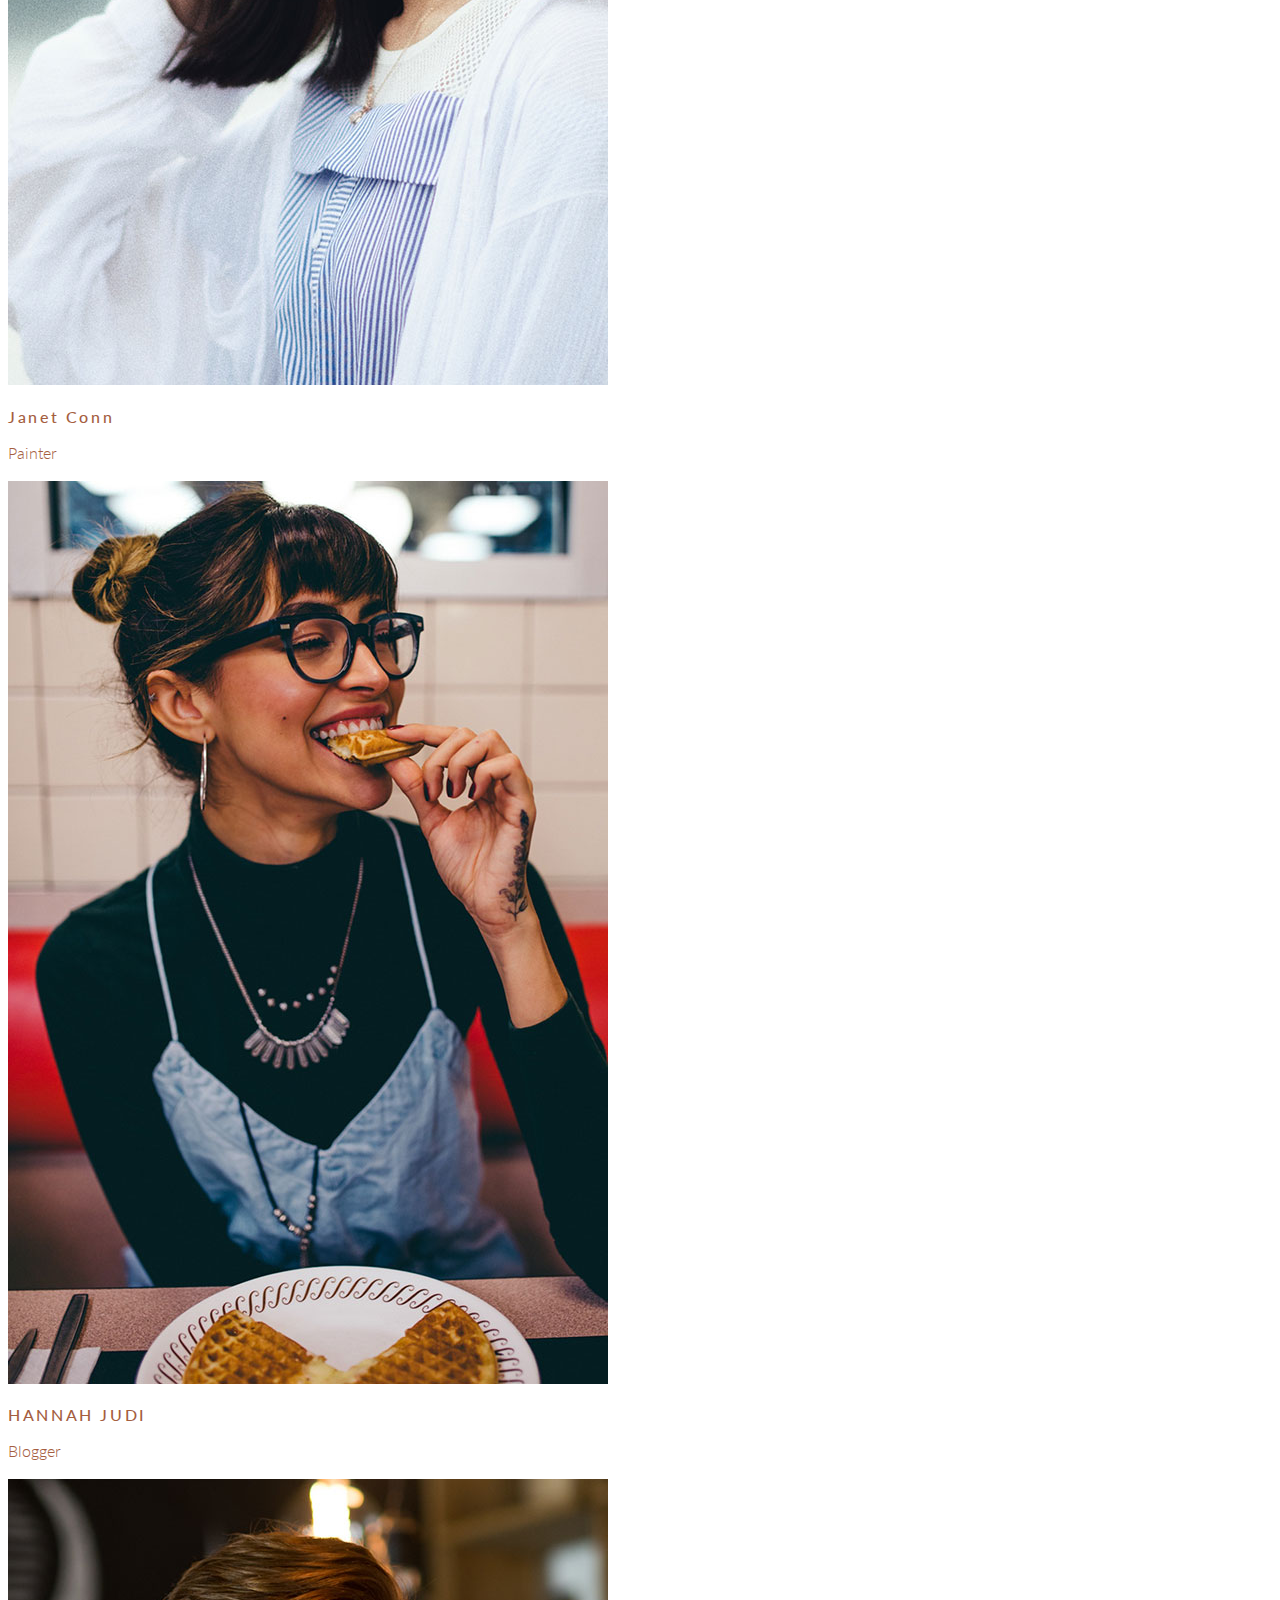
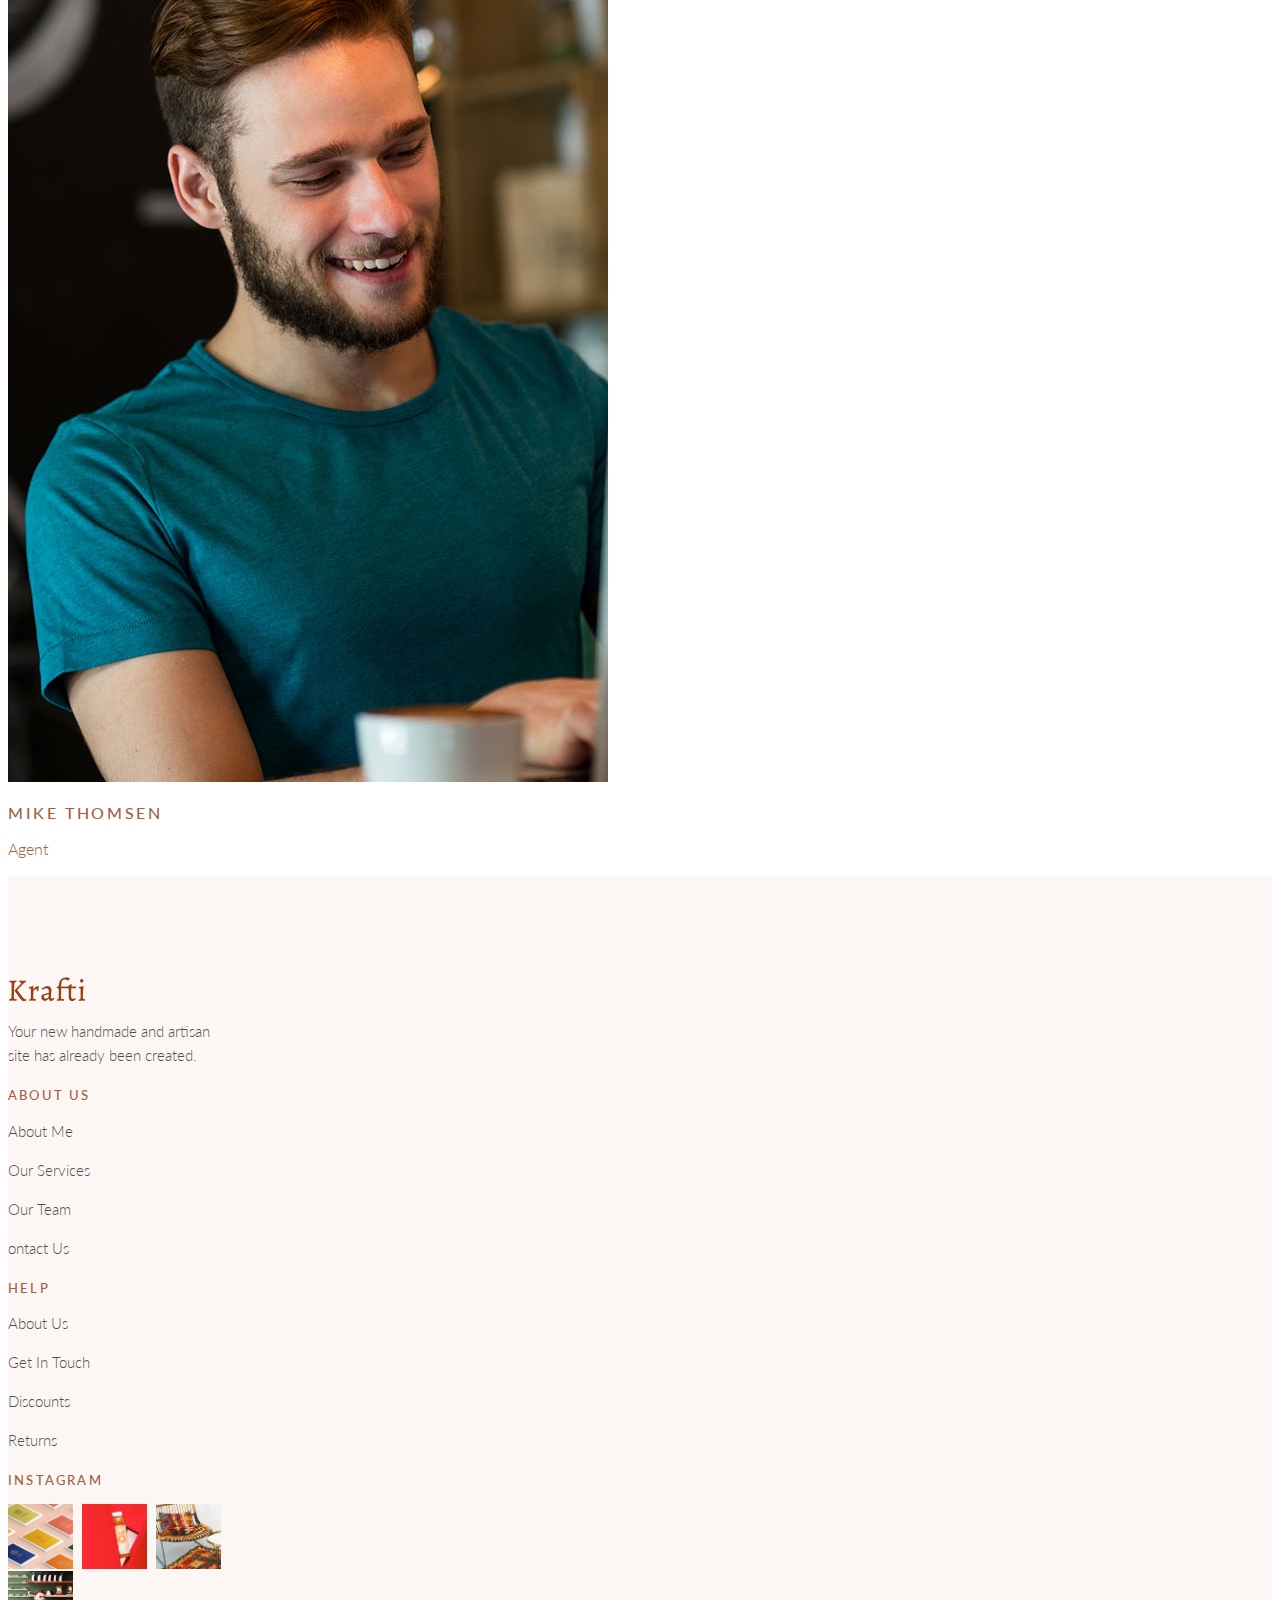
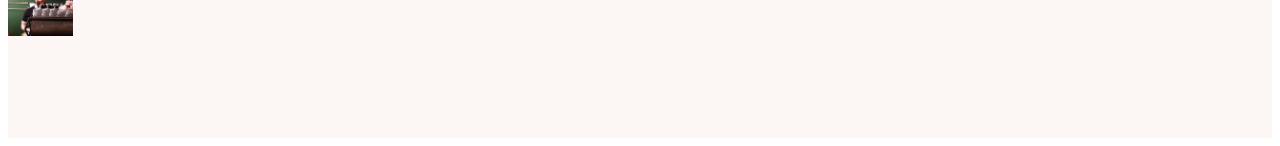
==== commit 77c524a6: "hnm" ====
--- a/Assignment 1/index.html
+++ b/Assignment 1/index.html
@@ -127,28 +127,28 @@
 
   <section id=" imageGallery">
     <div>
-    <span> SHOP ORGANIC</span>
+    <span>SHOP ORGANIC</span>
     </div>
     <div>
-    <span> SHOP POTTERY</span>
+    <span>SHOP POTTERY</span>
     </div>
     <div>
-    <span> SHOP INTERIOR</span>
+    <span>SHOP INTERIOR</span>
     </div>
   </section>
 
 
-  <section id=" products">
-    <div class=" topBorder"></div>
-    <div class=" rightBorder"></div>
-    <div class=" bottomBorder"></div>
-    <div class=" leftBorder"></div>
-    <img src=" svgs/leaf3.svg" alt=" Leaf Icon">
+  <section id="products">
+    <div class="topBorder"></div>
+    <div class="rightBorder"></div>
+    <div class="bottomBorder"></div>
+    <div class="leftBorder"></div>
+    <img src="svgs/leaf3.svg" alt=" Leaf Icon">
     <h2> Most Popular Products</h2>
     <p> Bestselling in december</p>
-    <section id=" productsDisplay">
-      <div>
-        <img src=" images/product1.jpeg" alt="Product 1">
+    <section id="productsDisplay">
+      <div>
+        <img src="images/product1.jpeg" alt="Product 1">
         <h4> Wind Chimes</h4>
         <p> Home Decor</p>
         <span> $44.99</span>
@@ -180,33 +180,27 @@
       <div>
         <img src=" svgs/identity1.svg" alt="Icon">
         <h2> New Ideas</h2>
-        <p> Lorem ipsum dolor sit amet a con sectet adipisicing elit se do eiuso tempor
-          incidid unt ut labore et.
+        <p> Lorem ipsum dolor sit amet a con sectet adipisicing elit se do eiuso tempor incidid unt ut labore et.
         </p>
       </div>
       <div>
       <img src=" svgs/identity2.svg" alt="Icon">
       <h2> Passion Driven</h2>
-      <p> Lorem ipsum dolor sit amet a con sectet adipisicing
-        elit se do eiuso tempor incidid unt ut labore et.
+      <p> Lorem ipsum dolor sit amet a con sectet adipisicing elit se do eiuso tempor incidid unt ut labore et.
       </p>
       </div>
       <div>
         <img src="svgs/identity3.svg" alt="Icon">
         <h2>Organic</h2>
-        <p>Lorem ipsum dolor sit amet a con sectet adipisicing elit se
-          do eiuso tempor incidid unt ut labore et.
+        <p>Lorem ipsum dolor sit amet a con sectet
+          adipisicing elit se do eiuso tempor incidid unt ut labore et.
         </p>
         </div>
         <div>
         <img src="svgs/identity4.svg" alt="Icon">
         <h2>Vivid Colors</h2>
         <p>Lorem ipsum dolor sit amet a con sectet adipisicing elit se do eiuso tempor incidid
-          unt ut labore et.
-        </p>
-        </div>
-        </div>
-        </section>
+          unt ut labore et. </p></div></div></section>
 
 
   <section id=" peopleBehind">
@@ -223,19 +217,15 @@
         </p>
       </div>
       <div>
-        <img src=" images/profile_pic2.jpeg" alt="Profile Picture">
-        <h4> HANNAH JUDI</h4>
-        <p> Blogger
-        </p>
+      <img src=" images/profile_pic2.jpeg" alt="Profile Picture">
+      <h4>HANNAH JUDI</h4>
+      <p> Blogger </p>
       </div>
       <div>
         <img src=" images/profile_pic3.jpeg" alt=" Profile Picture">
         <h4> MIKE THOMSEN</h4>
-        <p> Agent</p>
-      </div>
-      </section>
-      </section>
-
+        <p> Agent</p> </div>
+      </section> </section>
 
   <footer>
   <section id=" logoFooter">
@@ -244,20 +234,23 @@
   </p>
   </section>
   <section>
-  <h5> About Us</h5>
-      <p> About Me</p>
-      <p> Our Services</p>
-      <p> Our Team</p>
-      <p> Contact Us</p>
+
+  <h5>About Us</h5>
+      <p>About Me</p>
+      <p>Our Services</p>
+      <p>Our Team</p>
+      <p> ontact Us</p>
+
     </section>
     <section>
-      <h5> Help</h5>
-      <p> About Us</p>
-      <p> Get In Touch</p>
-      <p> Discounts</p>
-      <p> Returns</p>
+      <h5>Help</h5>
+      <p>About Us</p>
+      <p>Get In Touch</p>
+      <p>Discounts</p>
+      <p>Returns</p>
     </section>
     <section>
+
       <h5> Instagram</h5>
       <div>
         <img src="images/footer1.jpeg" alt="Insta" height="65px">
--- a/Assignment 1/main.css
+++ b/Assignment 1/main.css
@@ -0,0 +1,744 @@
+/* Importing font-families */
+@import url('https://fonts.googleapis.com/css2?family=Alegreya:wght@400;500;700&family=Lato:wght@300;400;700&display=swap');
+/*
+Color Combinations
+   ========================================================================== */
+/*
+#a55e3f - Brown
+#0d1e64 - Dark Blue
+*/
+/*
+Global Styles
+   ========================================================================== */
+   body {
+     font-family: 'Lato', sans-serif;
+     font-weight: 300;
+     color: #a55e3f;
+   }
+
+   p{
+     line-height: 24px;
+   }
+
+   h1,h2,h3,h4,h5,h6 {
+     font-family:   font-family: 'Alegreya', serif;
+     font-weight: 500;
+     letter-spacing: .165em;
+     margin-bottom: 16px; }
+
+/* ==========================================================================
+   Header
+   ========================================================================== */
+header
+{
+  display: flex;
+  height: 90px;
+  justify-content: space-between;
+  align-items: center;
+  padding: 0 50px;
+  border-bottom: 1px solid #a55e3f;
+  background-color: white;
+}
+
+
+header nav
+{
+  display:flex;
+  gap:30px;
+  position:relative;
+}
+
+header a
+{
+  text-transform:uppercase;
+  text-decoration:none;
+  font-size:11px;
+  font-weight:700;
+  letter-spacing:2.5px;
+  color:#a55e3f;
+  padding:0 3px;
+}
+
+/* Individual Navigation Menu Item */
+header nav .menuItem {
+  overflow:hidden;
+}
+
+/* The Line Container */
+.colouredLine {
+  display: flex;
+  height: 1px;
+  width: 100%;
+  padding-top: 8px;
+  margin-left: -100%;
+  transition:all .2s;
+}
+
+/* The First Line */
+.colouredLine span:first-of-type {
+  width: 37%;
+  height: 100%;
+  background-color: #0d1e64;
+}
+
+/* The Second Line */
+.colouredLine span:last-of-type {
+  width:63%;
+  height:100%;
+  background-color:#a55e3f;
+}
+
+/* Animation on Hover */
+header nav .menuItem:hover .colouredLine {
+  margin-left: 0;
+}
+
+header nav .menuItem.active .colouredLine {
+  margin-left: 0 !important;
+}
+
+/* Sub Menu on hover over Blog Nav Link */
+.subMenu {
+  background-color: white;
+  position: absolute;
+  width: 100px;
+  box-shadow: rgba(0,0,0,0.1) 0px 4px 12px;
+  padding: 24px 32px;
+  top: 0px;
+  border-bottom-right-radius: 2px;
+  border-bottom-left-radius: 2px;
+  transition: all .2s;
+  visibility: hidden;
+  opacity: 0;
+}
+
+.subMenu
+p {
+  color: grey;
+  font-size: 14px;
+  margin-bottom: 12px;
+  transition: all .2s;
+  cursor: pointer;
+}
+
+
+.subMenu
+p:hover
+{
+  color: rgba(0,0,0,.85);
+}
+
+
+nav .menuItem.dropdown:hover .subMenu
+{
+  top:59px;
+  visibility:visible;
+  opacity:1;
+}
+
+
+/* ==========================================================================
+   Banner
+   ========================================================================== */
+
+section#banner
+{
+  background-image:url(./images/banner.jpeg);
+  height:90VH;
+  background-size:cover;
+  background-position:center center;
+  display:flex;
+  flex-flow:column;
+  justify-content:center;
+  align-items:center;
+  gap:34px;
+}
+#banner h1 {
+  font-size:70px;
+  color:white;
+  letter-spacing:8px;
+}
+#banner p {
+  color:white;
+  font-size:18px;
+  width:800px;
+  text-align:center;
+  line-height:30px;
+  font-style:italic;
+    margin-bottom:20px;
+}
+#banner a
+{
+  text-decoration:none;
+  text-transform:uppercase;
+  color:white;
+  font-size:12px;
+  letter-spacing:6px;
+  padding:24px 50px;
+  background-image: url(./images/button_background_image.jpeg);
+  background-repeat: no-repeat;
+
+  /* backgroun-position: x y; */
+
+  /* background-position: 50% 50%; */
+
+  background-position:center center;
+  background-size:cover;
+  background-size:auto 62px ;
+  transition:all .2s;
+}
+
+
+#banner a:hover {
+  background-position:47% 50%;
+}
+
+/* ==========================================================================
+   About Container
+   ========================================================================== */
+
+#aboutContainer {
+  position:relative;
+}
+#aboutContainer:before {
+  content:'';
+  background-image:url(./svgs/vector1.svg);
+  background-size:cover;
+  position:absolute;
+  top:0;
+  right:0;
+  width:700px;
+  height:700px;
+  background-repeat:no-repeat;
+  background-position:350px -170px;
+  z-index:-1; }
+/*
+   About Section
+   ==========================================================================
+   */
+#about
+{
+  width:1300px;
+  margin:0 auto;
+  padding:120px 0;
+  display:flex;
+  gap:100px;
+}
+#about h2 {
+  font-size:35px;
+  margin-top:8px;
+}
+#about h4 {
+  font-size:19px;
+}
+#aboutSubSections {
+  display:flex;
+  gap:24px;
+  margin-top:48px;
+}
+#aboutSubSections p {
+  color:#58595b;
+  margin-bottom:40px;
+}
+#aboutSubSections a {
+  display:flex;
+  align-items:center;
+  text-decoration:none;
+  text-transform:uppercase;
+  font-size:12px;
+  letter-spacing:2.5px;
+  color:#a55e3f;
+  font-weight:400;
+}
+#aboutSubSections a div {
+  letter-spacing:0px;
+  font-size:0px;
+}
+#aboutSubSections a div span {
+  display: inline-block;
+  width:15px;
+  height:2px;
+  transition:all .2s;
+}
+#aboutSubSections a div span:nth-child(1) {
+  background-color:#741513;
+  width:0px;
+}
+#aboutSubSections a div span:nth-child(2) {
+  background-color:#e29c6d;
+}
+#aboutSubSections a div span:nth-child(3) {
+  background-color:#0d1e64;
+  margin-right:14px;
+}
+#aboutSubSections a:hover div span:nth-child(1) {
+  width:15px;
+}
+/*
+   Collage Section
+   ==========================================================================
+   */
+#collage {
+  width:1300px;
+  height:650px;
+  margin:0 auto;
+  display:flex;
+}
+
+
+#singleCollage, #smallerCollage {
+  position: relative;
+  width: 50%;
+}
+
+/* All 5 Images below: */
+#collage #singleCollage {
+  background-image: url(./images/collage_1.jpeg);
+  background-size: contain;}
+#smallerCollage div:nth-child(1) {
+  background-image: url(./images/collage_2.jpeg);
+  background-size: contain;}
+#smallerCollage div:nth-child(2) {
+  background-image: url(./images/collage_3.jpeg);
+  background-size: contain;}
+#smallerCollage div:nth-child(3) {
+  background-image: url(./images/collage_4.jpeg);
+  background-size: contain;}
+#smallerCollage div:nth-child(4) {
+  background-image: url(./images/collage_5.jpeg);
+  background-size: contain;}
+#collage #smallerCollage {
+  display: flex;
+  flex-flow: row wrap;
+}
+
+
+/* This will set all of the 4 children inside the #smallerCollage to 50% each of the #smallerCollage  */
+
+
+#collage #smallerCollage div {
+  position:relative;
+  width:50%;
+}
+
+
+/* The Overlay over the Image */
+#collage span {
+  position:absolute;
+  display:block;
+  padding:16px 0;
+  background-color:white;
+  text-align:center;
+  width:90%;
+  margin-left:5%;
+  opacity:0;
+  bottom:0px;
+  transition:all .4s;
+}
+
+
+#collage span h6 {
+  text-transform: uppercase;
+  font-size:18px;
+  margin-bottom:0px;
+}
+
+
+#collage span p {
+  color:grey;
+}
+
+/* Hover effect on the bigger & smaller images */
+#singleCollage:hover span,
+#smallerCollage > div:hover span
+{
+  opacity: 1;
+  bottom: 20px;
+   }
+
+   /* ==========================================================================
+    Testimonials
+    ========================================================================== */
+ #testimonials {
+   position: relative;
+   text-align: center;
+   padding: 140px 0;
+ }
+
+
+ #testimonials:before {
+   content: '';
+   display: block;
+   background-image: url(./images/testimonials_bg.png);
+   background-size: contain;
+   background-repeat: no-repeat;
+   width: 350px;
+   height: 300px;
+   position: absolute;
+   top: 30%;
+   left: 40%;
+   z-index: -1;
+ }
+
+
+ #testimonials h2 {
+   font-size: 35px;
+   text-transform: uppercase;
+   margin: 24px 0;
+ }
+
+
+ #testimonials p {
+   width: 800px;
+   margin: 0 auto;
+   line-height: 28px;
+ }
+
+
+ #testimonials #profile {
+   margin-top: 40px;
+ }
+
+
+ #testimonials #profile img {
+   margin-bottom: 10px;
+ }
+
+
+ #testimonials #profile h4 {
+   margin-bottom: 4px;
+ }
+
+
+ #testimonials #profile p {
+   color: grey;
+ }
+
+
+ /* ==========================================================================
+    Image Gallery
+    ========================================================================== */
+ #imageGallery {
+   height: 400px;
+   display: flex;
+ }
+
+
+ #imageGallery div {
+   position: relative;
+   width: 33.3%;
+   height: 100%;
+   overflow: hidden;
+   cursor: pointer;
+ }
+
+
+ #imageGallery div:before {
+   display: block;
+   position: absolute;
+   content: '';
+   width: 100%;
+   height: 100%;
+   background-size: contain;
+   transition: all .4s;
+ }
+
+
+ #imageGallery div:hover:before {
+   transform: scale(1.03);
+ }
+
+
+ #imageGallery div:nth-child(1):before {
+   background-image: url(./images/imageGallery1.jpeg);
+ }
+ #imageGallery div:nth-child(2):before {
+   background-image: url(./images/imageGallery2.jpeg);
+ }
+ #imageGallery div:nth-child(3):before {
+   background-image: url(./images/imageGallery3.jpeg);
+ }
+
+
+ #imageGallery div span {
+   position: absolute;
+   display: block;
+   width: 70%;
+   margin-left: 15%;
+   margin-top: 27%;
+   padding: 44px 0;
+   text-align: center;
+   background-color: grey;
+   font-size: 19px;
+   font-family: 'Alegreya', serif;
+   font-weight: 500;
+   letter-spacing: .165em;
+   color: white;
+   border-radius: 30px;
+   z-index: 2;
+ }
+
+
+ #imageGallery div:nth-child(1) span {
+   background-color: #8d8032;
+ }
+ #imageGallery div:nth-child(2) span {
+   background-color: #fceee7;
+   color: #a45e3f;
+ }
+ #imageGallery div:nth-child(3) span {
+   background-color: #662a01;
+ }
+
+
+ /* ==========================================================================
+    Products
+    ========================================================================== */
+ #products {
+   position: relative;
+   padding: 140px 0;
+   text-align: center;
+ }
+
+
+ /* Products Container's Borders */
+ #products .topBorder{
+   background-image: url(./images/product_top.jpeg);
+   width: 100%;
+   height: 8px;
+   position: absolute;
+   top: 0;
+   left: 0;
+ }
+ #products .rightBorder{
+   background-image: url(./images/product_right.jpeg);
+   height: 100%;
+   width: 8px;
+   position: absolute;
+   top: 0;
+   right: 0;
+ }
+ #products .bottomBorder{
+   background-image: url(./images/product_bottom.jpeg);
+   width: 100%;
+   height: 8px;
+   position: absolute;
+   bottom: 0;
+   left: 0;
+ }
+ #products .leftBorder{
+   background-image: url(./images/product_left.jpeg);
+   height: 100%;
+   width: 8px;
+   position: absolute;
+   top: 0;
+   left: 0;
+ }
+
+
+ #products h2 {
+   margin-top: 24px;
+   font-size: 35px;
+   text-transform: uppercase;
+ }
+
+
+ #productsDisplay {
+   display: flex;
+   justify-content: center;
+   gap: 40px;
+   margin-top: 40px;
+ }
+
+
+ #productsDisplay div img {
+   width: 300px;
+ }
+
+
+ #productsDisplay h4 {
+   font-size: 19px;
+   text-transform: uppercase;
+   margin-top: 40px;
+   margin-bottom: 10px;
+   font-weight: 400;
+ }
+
+
+ #productsDisplay p {
+   color: grey;
+   margin-bottom: 10px;
+ }
+
+
+ #productsDisplay span {
+   font-family: 'Alegreya', serif;
+   font-weight: 500;
+   letter-spacing: .165em;
+ }
+
+
+ /* ==========================================================================
+    Our Identity
+    ========================================================================== */
+
+ #ourIdentity {
+   display: flex;
+ }
+
+
+ #ourIdentityImage, #ourIdentityPoints {
+   width: 50%;
+ }
+ /* Just another way to write the above code
+ #ourIdentity > div {
+   width: 50%;
+ }
+ */
+
+
+ #ourIdentityImage {
+   background-image: url(./images/ourIdentity.jpeg);
+   background-repeat: none;
+   background-size: cover;
+ }
+
+
+ #ourIdentityPoints {
+   display: flex;
+   flex-flow: row wrap;
+   justify-content: center;
+   gap: 90px;
+   padding: 80px 0 60px;
+   background-color: #fcf7f4;
+ }
+
+
+ #ourIdentityPoints > div {
+   width: 250px;
+ }
+
+
+ #ourIdentityPoints h2 {
+   font-size: 19px;
+   text-transform: uppercase;
+   margin-top: 20px;
+ }
+
+
+ #ourIdentityPoints p {
+   color: grey;
+ }
+
+
+ #ourIdentityPoints img {
+   position: relative;
+   top: 0px;
+   transition: all .2s;
+   cursor: pointer;
+ }
+ #ourIdentityPoints img:hover {
+   position: relative;
+   top: -10px;
+ }
+
+
+ /* ==========================================================================
+    People Behind
+    ========================================================================== */
+ #peopleBehind {
+   position: relative;
+   padding: 140px 0;
+   text-align: center;
+ }
+
+
+ #peopleBehind h2 {
+   margin-top: 24px;
+   font-size: 35px;
+   text-transform: uppercase;
+ }
+
+
+ #peopleBehindList {
+   display: flex;
+   margin-top: 40px;
+   justify-content: center;
+   gap: 100px;
+ }
+
+
+ #peopleBehindList img {
+   height: 560px;
+ }
+
+
+ #peopleBehindList h4 {
+   text-transform: uppercase;
+   font-size: 19px;
+   margin-top: 30px;
+   margin-bottom: 6px;
+ }
+
+
+ #peopleBehindList p {
+   color: grey;
+ }
+
+
+ #peopleBehind:after {
+   content: '';
+   display: block;
+   background-image: url(./images/product_bottom.jpeg);
+   width: 100%;
+   height: 8px;
+   position: absolute;
+   bottom: 0;
+   left: 0;
+ }
+
+
+ /* ==========================================================================
+    Footer
+    ========================================================================== */
+ footer {
+   display: flex;
+   justify-content: center;
+   gap: 10px;
+   padding: 100px 0;
+   background-color: #fcf7f4;
+ }
+
+
+ footer > section {
+   width: 18%;
+ }
+
+
+ #logoFooter img {
+   margin-bottom: 20px;
+ }
+
+
+ #logoFooter p {
+   width: 220px;
+   color: grey;
+   font-size: 15px;
+ }
+
+
+ footer h5 {
+   text-transform: uppercase;
+ }
+
+
+ footer p {
+   color: rgba(0,0,0,.7);
+   margin-bottom: 4px;
+   font-size: 15px;
+ }
+
+
+ footer section:last-child img {
+   margin-right:5px;
+ }
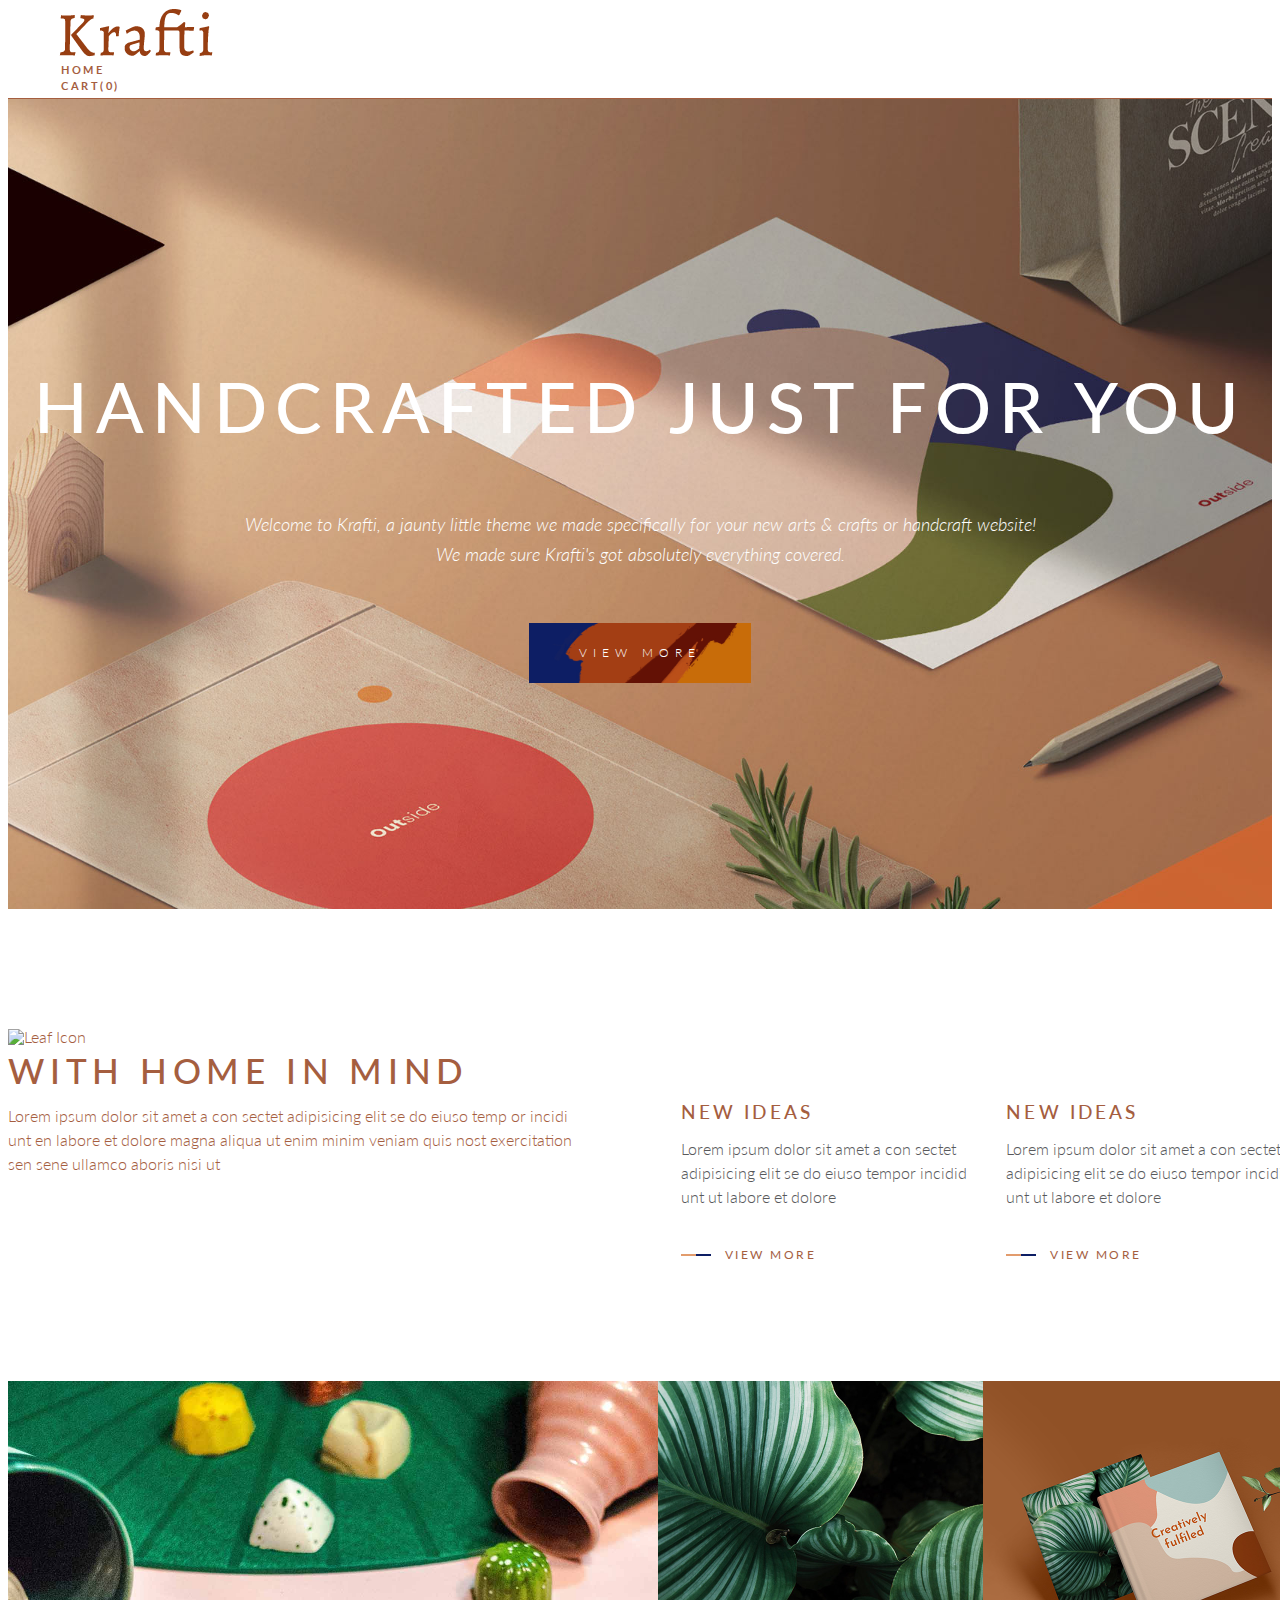
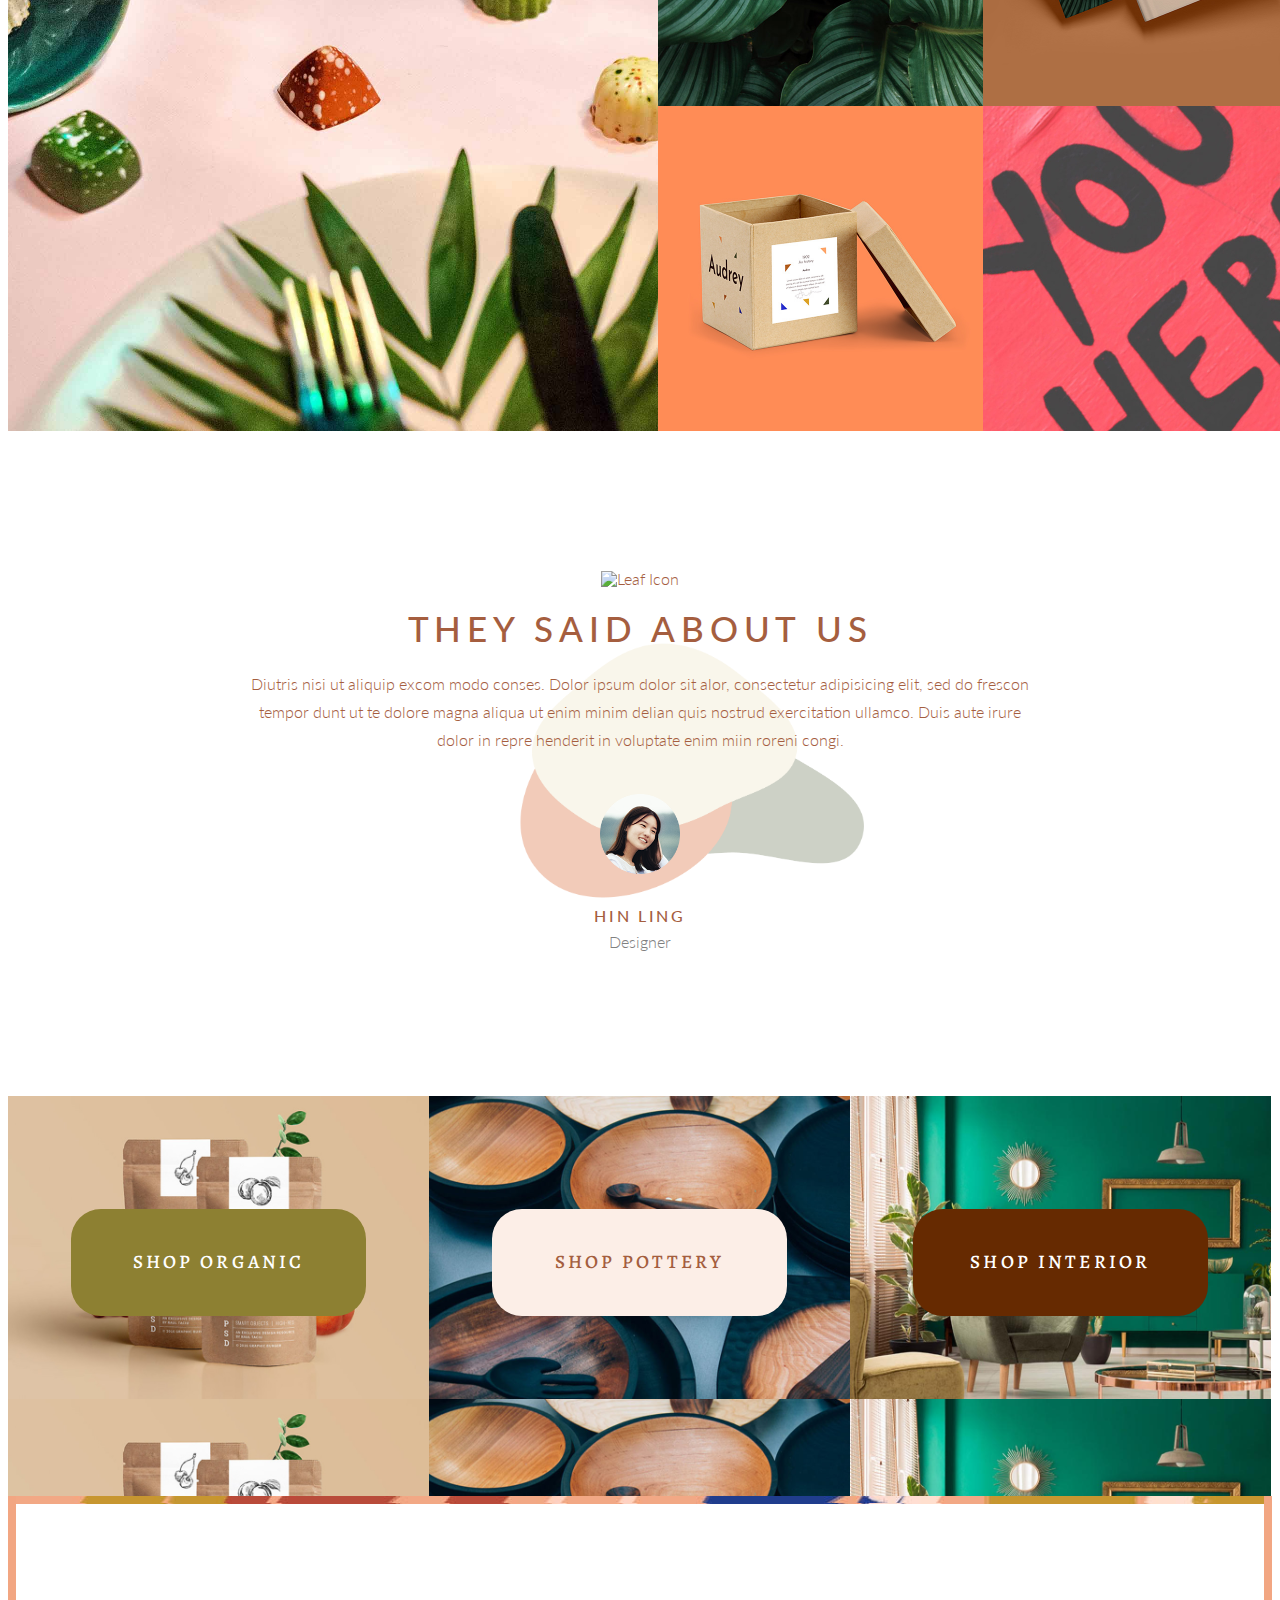
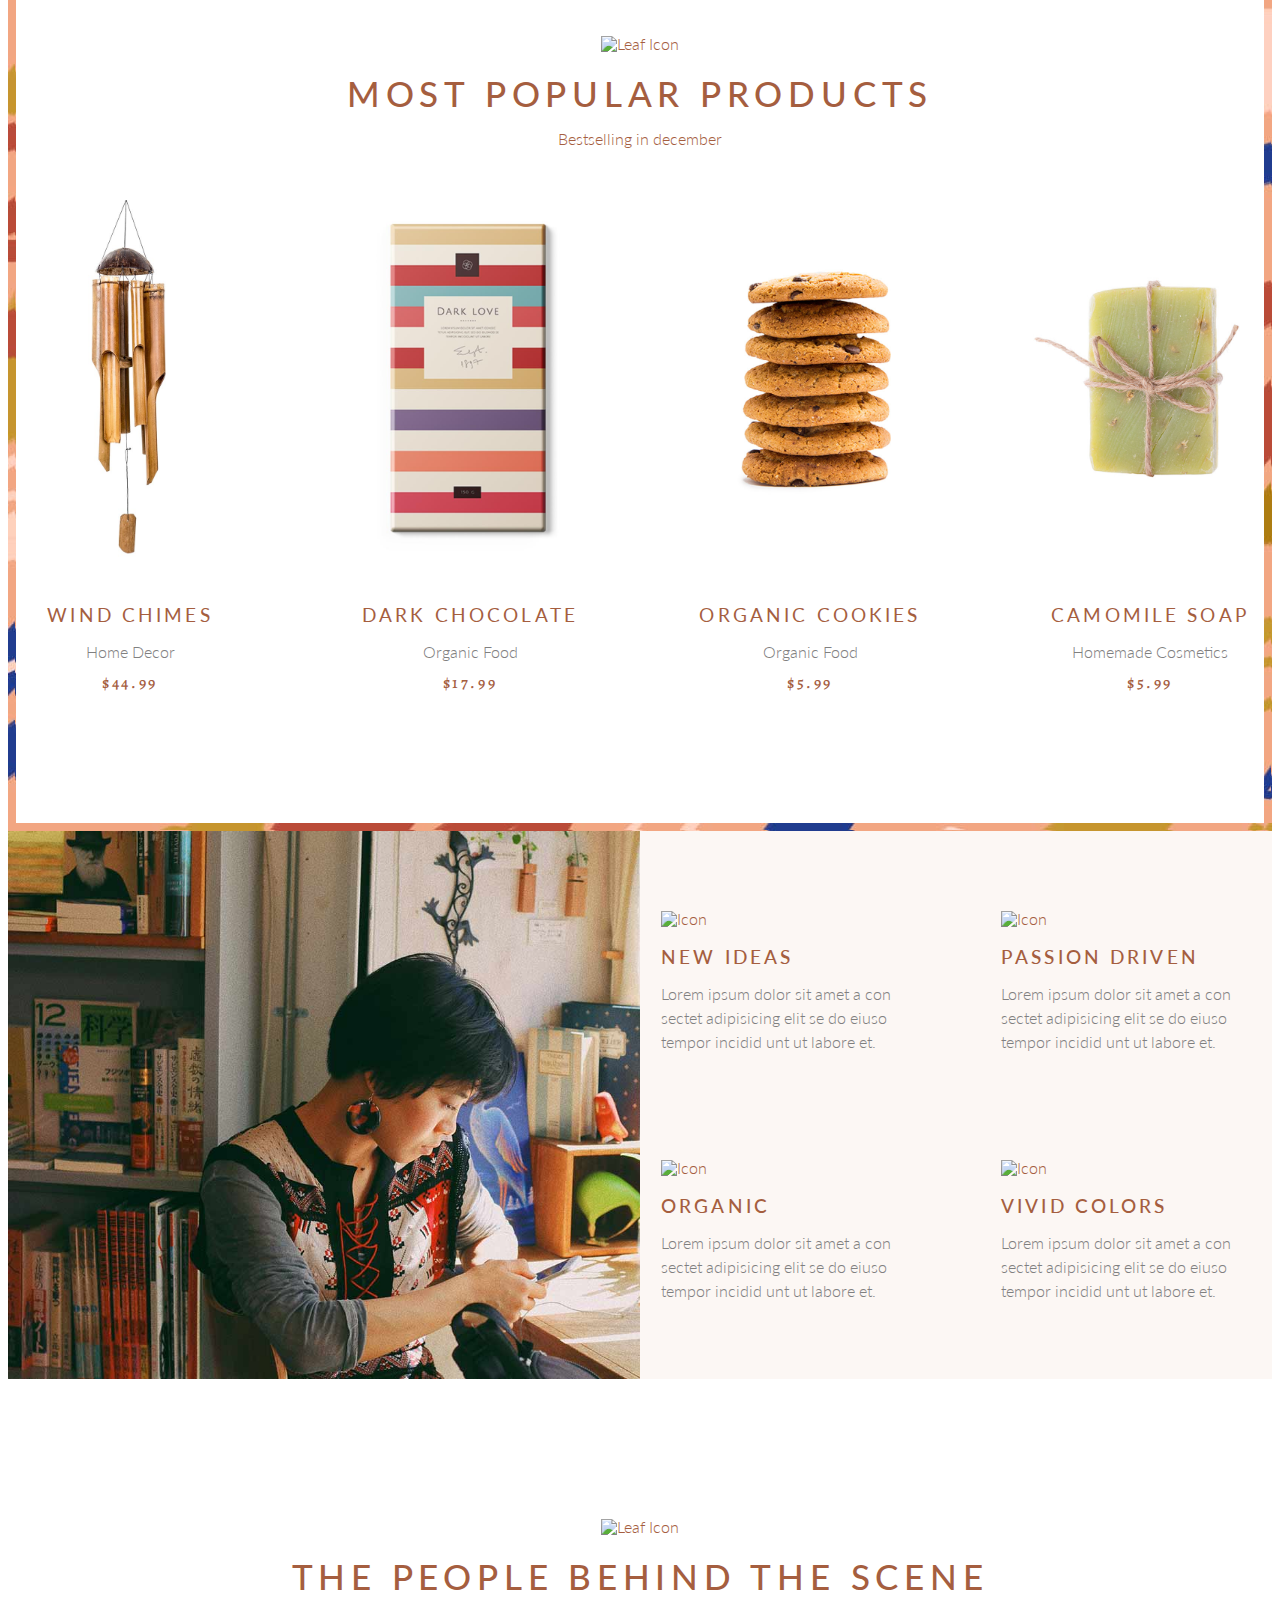
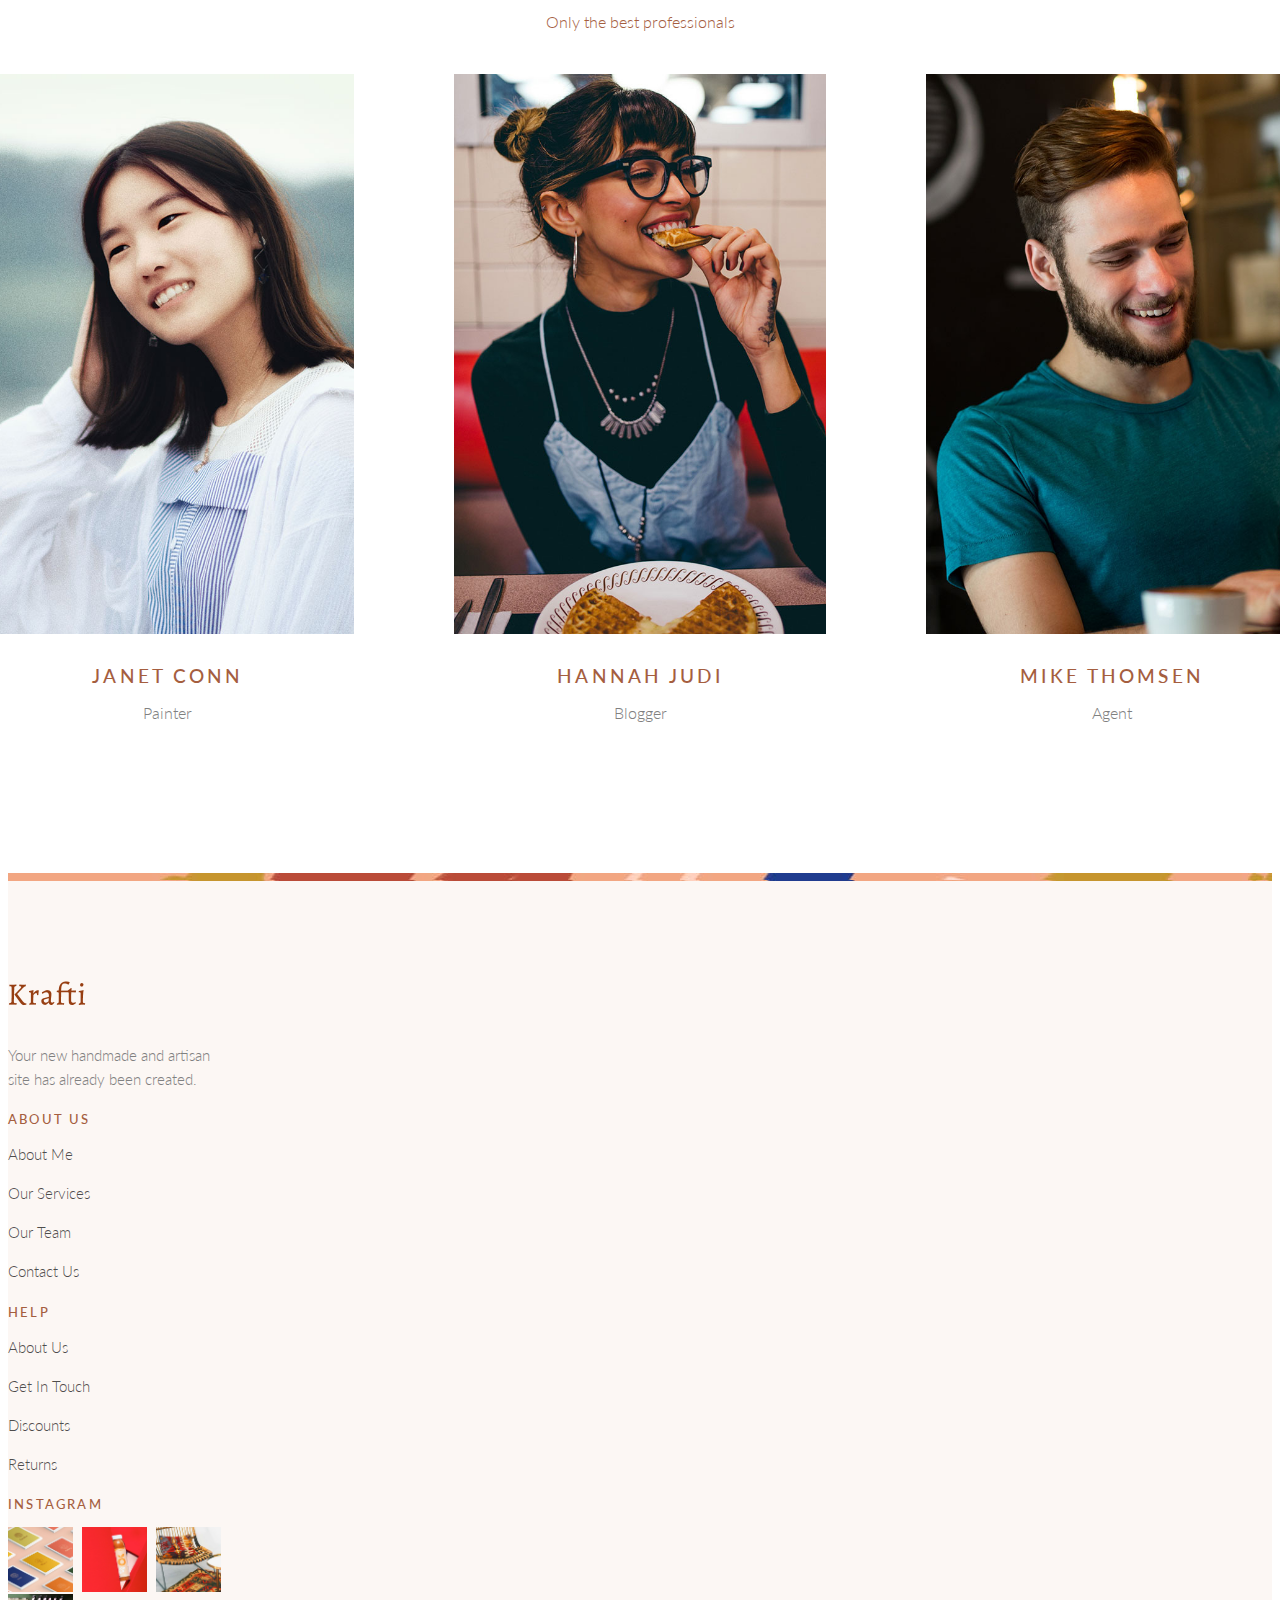
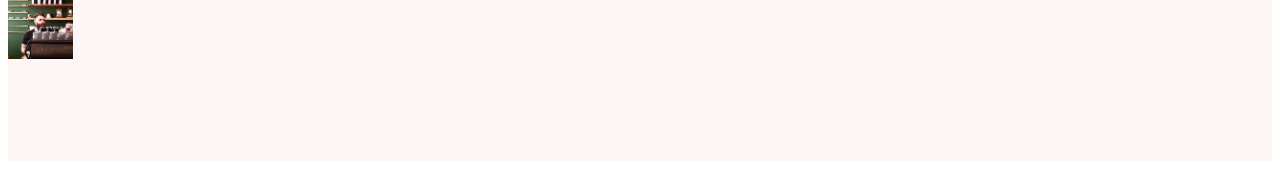
==== commit 5e14bf0b: "correction" ====
--- a/Assignment 1/index.html
+++ b/Assignment 1/index.html
@@ -19,7 +19,7 @@
               <p>First Link</p>
               <p>Second Link</p>
               <p>Third Link</p>
-              <p> Fourth Link</p>
+              <p>Fourth Link</p>
             <section class="menuItem">
               <a href="">Shop</a>
               <div class="coloureditLine">
@@ -29,7 +29,7 @@
                 </section>
       </nav>
       <section id="cart">
-        <a href="">Cart(0)</a>
+        <a href=""> Cart(0)</a>
         <div id="menu"></div>
         </section>
         </header>
@@ -62,7 +62,7 @@
         <div>
 
           <h4>NEW IDEAS</h4>
-          <p>           <p>Lorem ipsum dolor sit amet a con sectet adipisicing elit se do eiuso tempor incidid unt ut labore et dolore</p>
+          <p>Lorem ipsum dolor sit amet a con sectet adipisicing elit se do eiuso tempor incidid unt ut labore et dolore</p>
           <a class="animating Link" href="">
             <div>
               <span></span>
@@ -76,33 +76,33 @@
     <section id="collage">
       <div id="singleCollage">
         <span>
-          <h6> Organic Raw</h6>
-          <p> Handmade</p>
+          <h6>Organic Raw</h6>
+          <p>Handmade</p>
         </span>
       </div>
       <div id="smallerCollage">
         <div>
           <span>
-            <h6> Organic Raw</h6>
-            <p> Handmade</p>
-          </span>
-        </div>
-        <div>
-          <span>
-            <h6> Organic Raw</h6>
-            <p> Handmade</p>
-          </span>
-        </div>
-        <div>
-          <span>
-            <h6> Organic Raw</h6>
-            <p> Handmade</p>
-          </span>
-        </div>
-        <div>
-          <span>
-            <h6> Organic Raw</h6>
-            <p> Handmade</p>
+            <h6>Organic Raw</h6>
+            <p>Handmade</p>
+          </span>
+        </div>
+        <div>
+          <span>
+            <h6>Organic Raw</h6>
+            <p>Handmade</p>
+          </span>
+        </div>
+        <div>
+          <span>
+            <h6>Organic Raw</h6>
+            <p>Handmade</p>
+          </span>
+        </div>
+        <div>
+          <span>
+            <h6>Organic Raw</h6>
+            <p>Handmade</p>
           </span>
           </div>
           </div>
@@ -125,7 +125,7 @@
     </section>
 
 
-  <section id=" imageGallery">
+  <section id="imageGallery">
     <div>
     <span>SHOP ORGANIC</span>
     </div>
@@ -144,54 +144,54 @@
     <div class="bottomBorder"></div>
     <div class="leftBorder"></div>
     <img src="svgs/leaf3.svg" alt=" Leaf Icon">
-    <h2> Most Popular Products</h2>
-    <p> Bestselling in december</p>
+    <h2>Most Popular Products</h2>
+    <p>Bestselling in december</p>
     <section id="productsDisplay">
       <div>
         <img src="images/product1.jpeg" alt="Product 1">
-        <h4> Wind Chimes</h4>
-        <p> Home Decor</p>
+        <h4>Wind Chimes</h4>
+        <p>Home Decor</p>
         <span> $44.99</span>
       </div>
       <div>
-        <img src=" images/product2.jpeg" alt="Product 2">
-        <h4> Dark Chocolate</h4>
-        <p> Organic Food</p>
-        <span> $17.99</span>
-      </div>
-      <div>
-        <img src=" images/product3.jpeg" alt="Product 3">
-        <h4> Organic Cookies</h4>
-        <p> Organic Food</p>
-        <span> $5.99</span>
-      </div>
-      <div>
-        <img src=" images/product4.jpeg" alt="Product 4">
-        <h4> Camomile Soap</h4>
-        <p> Homemade Cosmetics</p>
-        <span> $5.99</span>
+        <img src="images/product2.jpeg" alt="Product 2">
+        <h4>Dark Chocolate</h4>
+        <p>Organic Food</p>
+        <span>$17.99</span>
+      </div>
+      <div>
+        <img src="images/product3.jpeg" alt="Product 3">
+        <h4>Organic Cookies </h4>
+        <p>Organic Food </p>
+        <span>$5.99 </span>
+      </div>
+      <div>
+        <img src="images/product4.jpeg" alt="Product 4">
+        <h4>Camomile Soap</h4>
+        <p>Homemade Cosmetics</p>
+        <span>$5.99</span>
       </div>
     </section>
   </section>
 
-  <section id=" ourIdentity">
-    <div id=" ourIdentityImage"></div>
-    <div id=" ourIdentityPoints">
-      <div>
-        <img src=" svgs/identity1.svg" alt="Icon">
-        <h2> New Ideas</h2>
-        <p> Lorem ipsum dolor sit amet a con sectet adipisicing elit se do eiuso tempor incidid unt ut labore et.
+  <section id="ourIdentity">
+    <div id="ourIdentityImage"></div>
+    <div id="ourIdentityPoints">
+      <div>
+        <img src="svgs/identity1.svg" alt="Icon">
+        <h2>New Ideas</h2>
+        <p>Lorem ipsum dolor sit amet a con sectet adipisicing elit se do eiuso tempor incidid unt ut labore et.
         </p>
       </div>
       <div>
-      <img src=" svgs/identity2.svg" alt="Icon">
-      <h2> Passion Driven</h2>
-      <p> Lorem ipsum dolor sit amet a con sectet adipisicing elit se do eiuso tempor incidid unt ut labore et.
+      <img src="svgs/identity2.svg" alt="Icon">
+      <h2>Passion Driven</h2>
+      <p>Lorem ipsum dolor sit amet a con sectet adipisicing elit se do eiuso tempor incidid unt ut labore et.
       </p>
       </div>
       <div>
         <img src="svgs/identity3.svg" alt="Icon">
-        <h2>Organic</h2>
+        <h2>Organic </h2>
         <p>Lorem ipsum dolor sit amet a con sectet
           adipisicing elit se do eiuso tempor incidid unt ut labore et.
         </p>
@@ -200,38 +200,34 @@
         <img src="svgs/identity4.svg" alt="Icon">
         <h2>Vivid Colors</h2>
         <p>Lorem ipsum dolor sit amet a con sectet adipisicing elit se do eiuso tempor incidid
-          unt ut labore et. </p></div></div></section>
-
-
-  <section id=" peopleBehind">
-    <img src=" svgs/leaf4.svg" alt="Leaf Icon">
-    <h2> THE PEOPLE BEHIND THE SCENE
-    </h2>
-    <p> Only the best professionals
-    </p>
-    <section id=" peopleBehindList">
-      <div>
-        <img src=" images/profile_pic1.jpeg" alt="Profile Picture">
-        <h4> Janet Conn</h4>
-        <p> Painter
-        </p>
-      </div>
-      <div>
-      <img src=" images/profile_pic2.jpeg" alt="Profile Picture">
+          unt ut labore et.</p> </div> </div> </section>
+
+
+  <section id="peopleBehind">
+    <img src="svgs/leaf4.svg" alt="Leaf Icon">
+    <h2>THE PEOPLE BEHIND THE SCENE</h2>
+    <p>Only the best professionals</p>
+    <section id="peopleBehindList">
+      <div>
+        <img src="images/profile_pic1.jpeg" alt="Profile Picture">
+        <h4>Janet Conn</h4>
+        <p>Painter</p>
+      </div>
+      <div>
+      <img src="images/profile_pic2.jpeg" alt="Profile Picture">
       <h4>HANNAH JUDI</h4>
-      <p> Blogger </p>
-      </div>
-      <div>
-        <img src=" images/profile_pic3.jpeg" alt=" Profile Picture">
-        <h4> MIKE THOMSEN</h4>
-        <p> Agent</p> </div>
+      <p>Blogger</p>
+      </div>
+      <div>
+        <img src="images/profile_pic3.jpeg" alt=" Profile Picture">
+        <h4>MIKE THOMSEN</h4>
+        <p>Agent</p> </div>
       </section> </section>
 
   <footer>
-  <section id=" logoFooter">
-  <img src=" images/main-logo.png" alt=" Krafti Logo" height=" 25" />
-  <p>Your new handmade and artisan site has already been created.
-  </p>
+  <section id="logoFooter">
+  <img src="images/main-logo.png" alt=" Krafti Logo" height=" 25" />
+  <p>Your new handmade and artisan site has already been created.</p>
   </section>
   <section>
 
@@ -239,7 +235,7 @@
       <p>About Me</p>
       <p>Our Services</p>
       <p>Our Team</p>
-      <p> ontact Us</p>
+      <p>Contact Us</p>
 
     </section>
     <section>
@@ -250,8 +246,7 @@
       <p>Returns</p>
     </section>
     <section>
-
-      <h5> Instagram</h5>
+<h5>Instagram</h5>
       <div>
         <img src="images/footer1.jpeg" alt="Insta" height="65px">
         <img src="images/footer2.jpeg" alt="Insta" height="65px">
--- a/Assignment 1/main.css
+++ b/Assignment 1/main.css
@@ -537,22 +537,22 @@
 
 
  #products h2 {
-   margin-top: 24px;
-   font-size: 35px;
+   margin-top:24px;
+   font-size:35px;
    text-transform: uppercase;
  }
 
 
  #productsDisplay {
-   display: flex;
-   justify-content: center;
-   gap: 40px;
-   margin-top: 40px;
+   display:flex;
+   justify-content:center;
+   gap:40px;
+   margin-top:40px;
  }
 
 
  #productsDisplay div img {
-   width: 300px;
+   width:300px;
  }
 
 
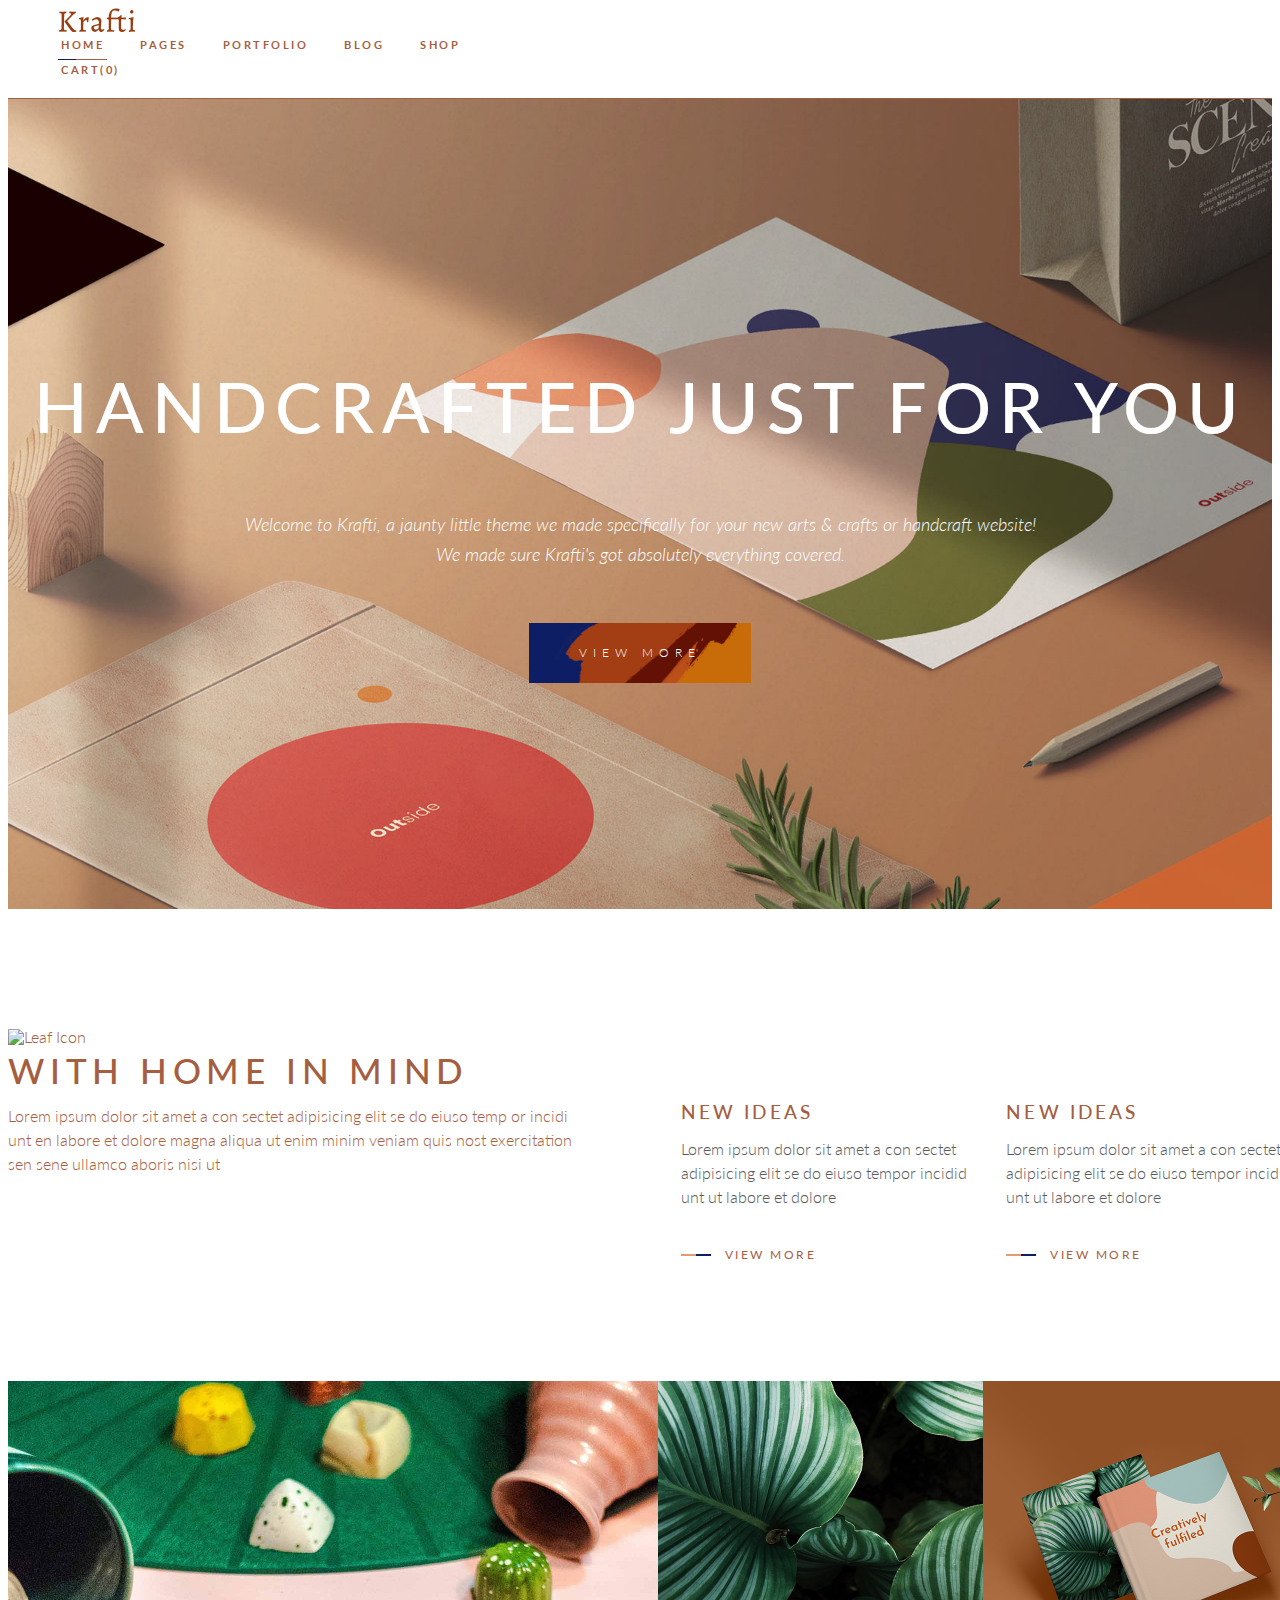
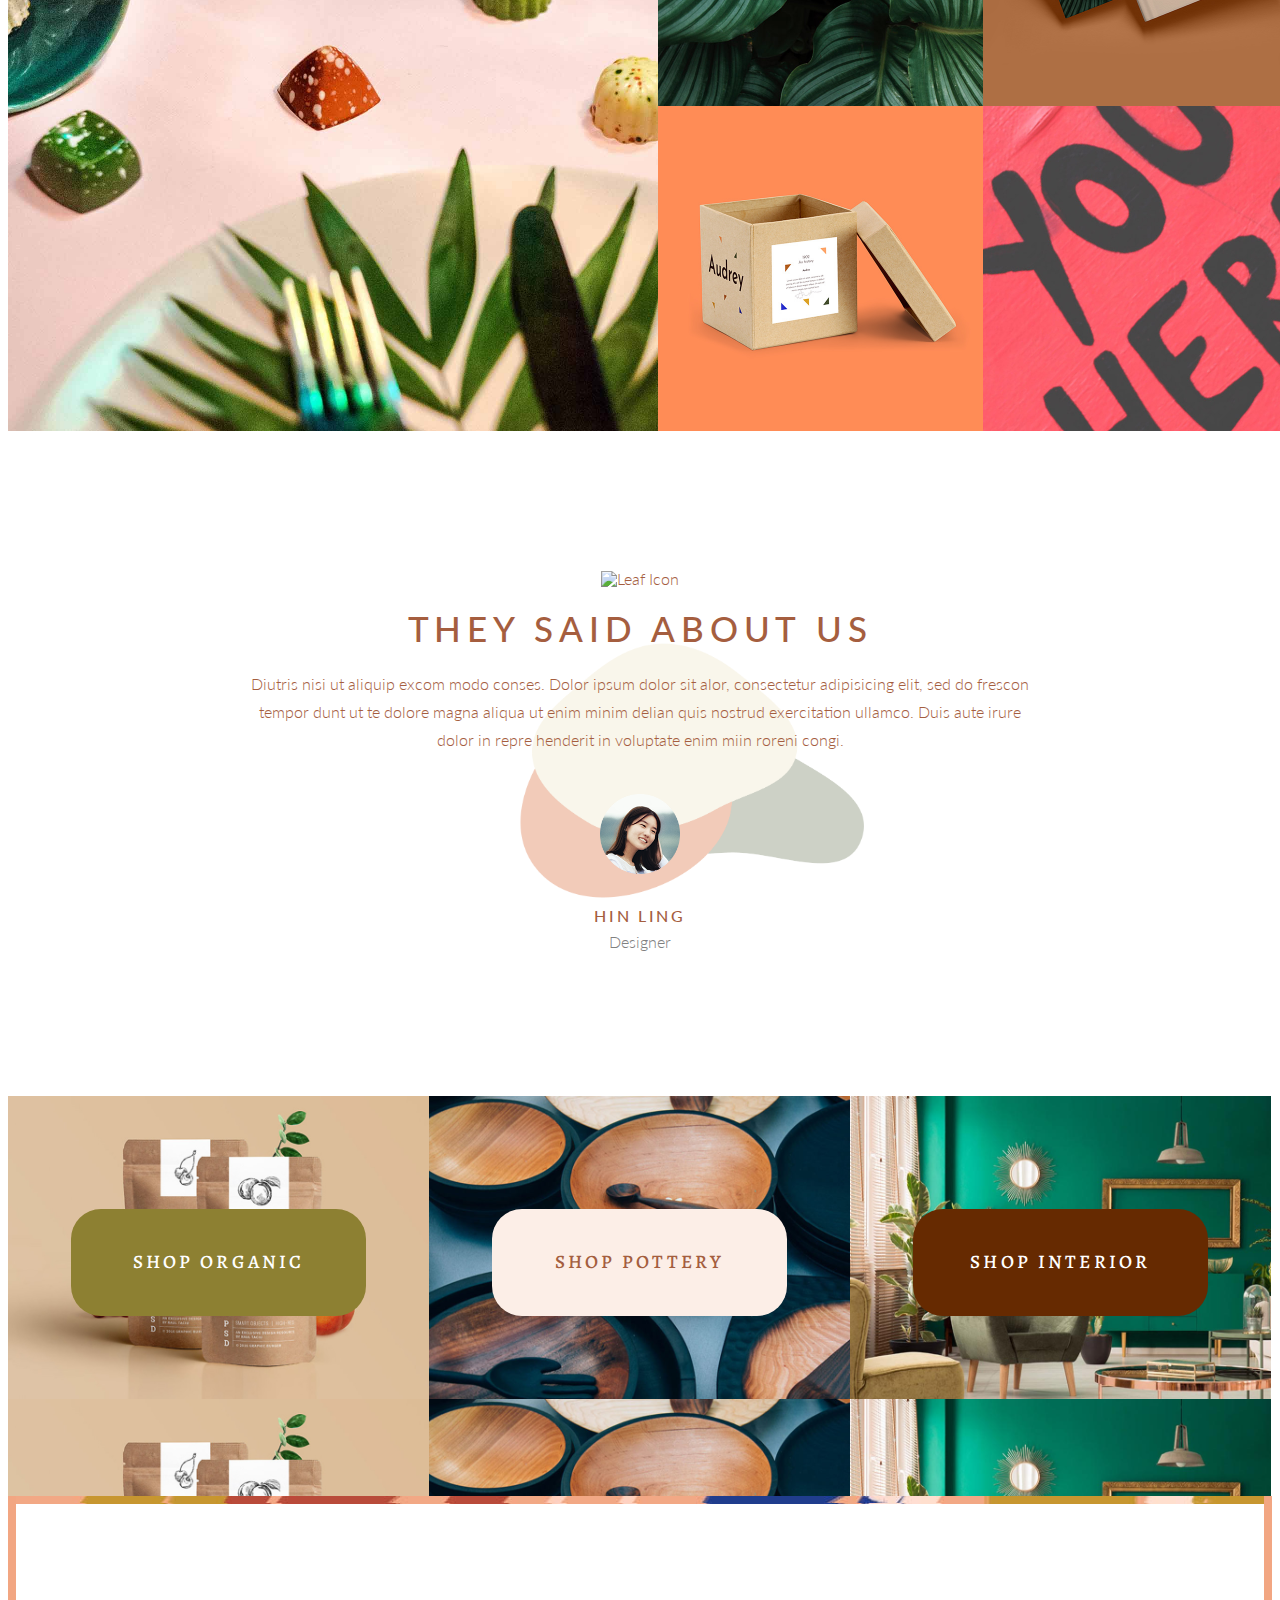
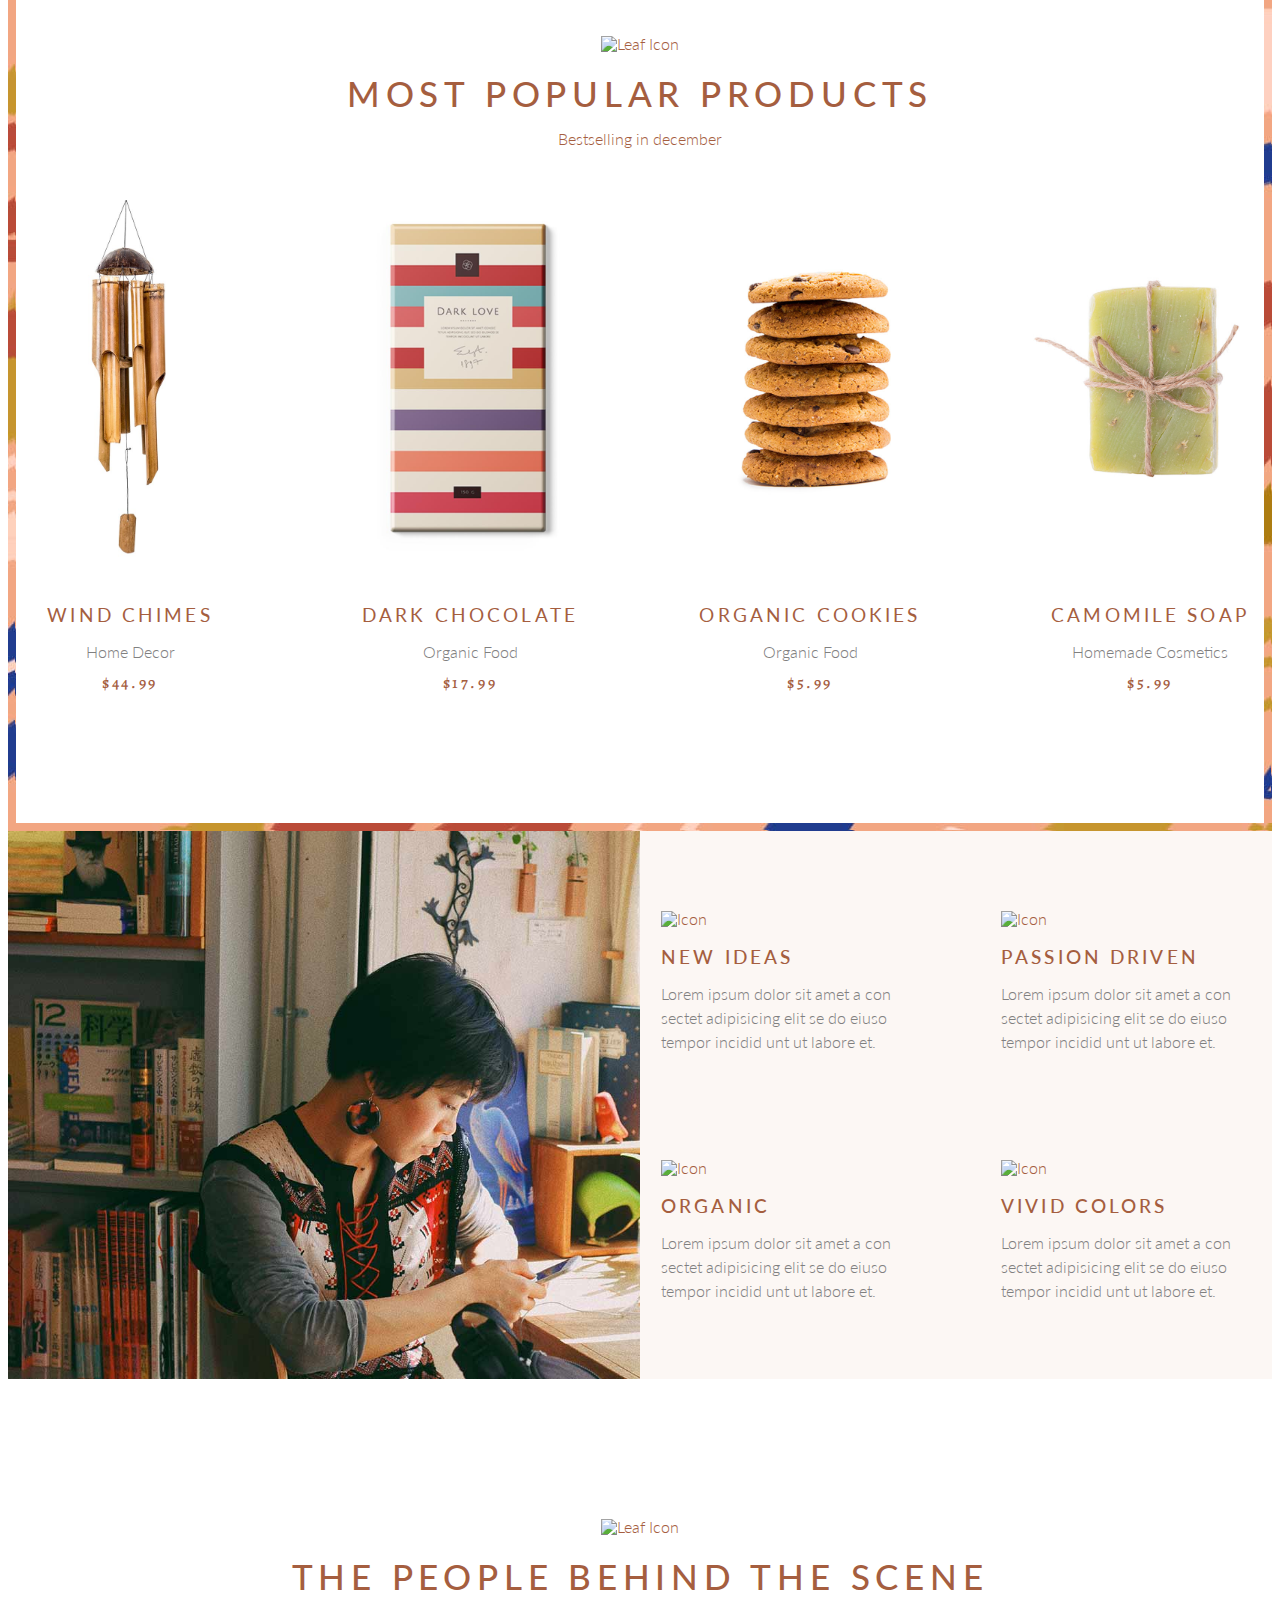
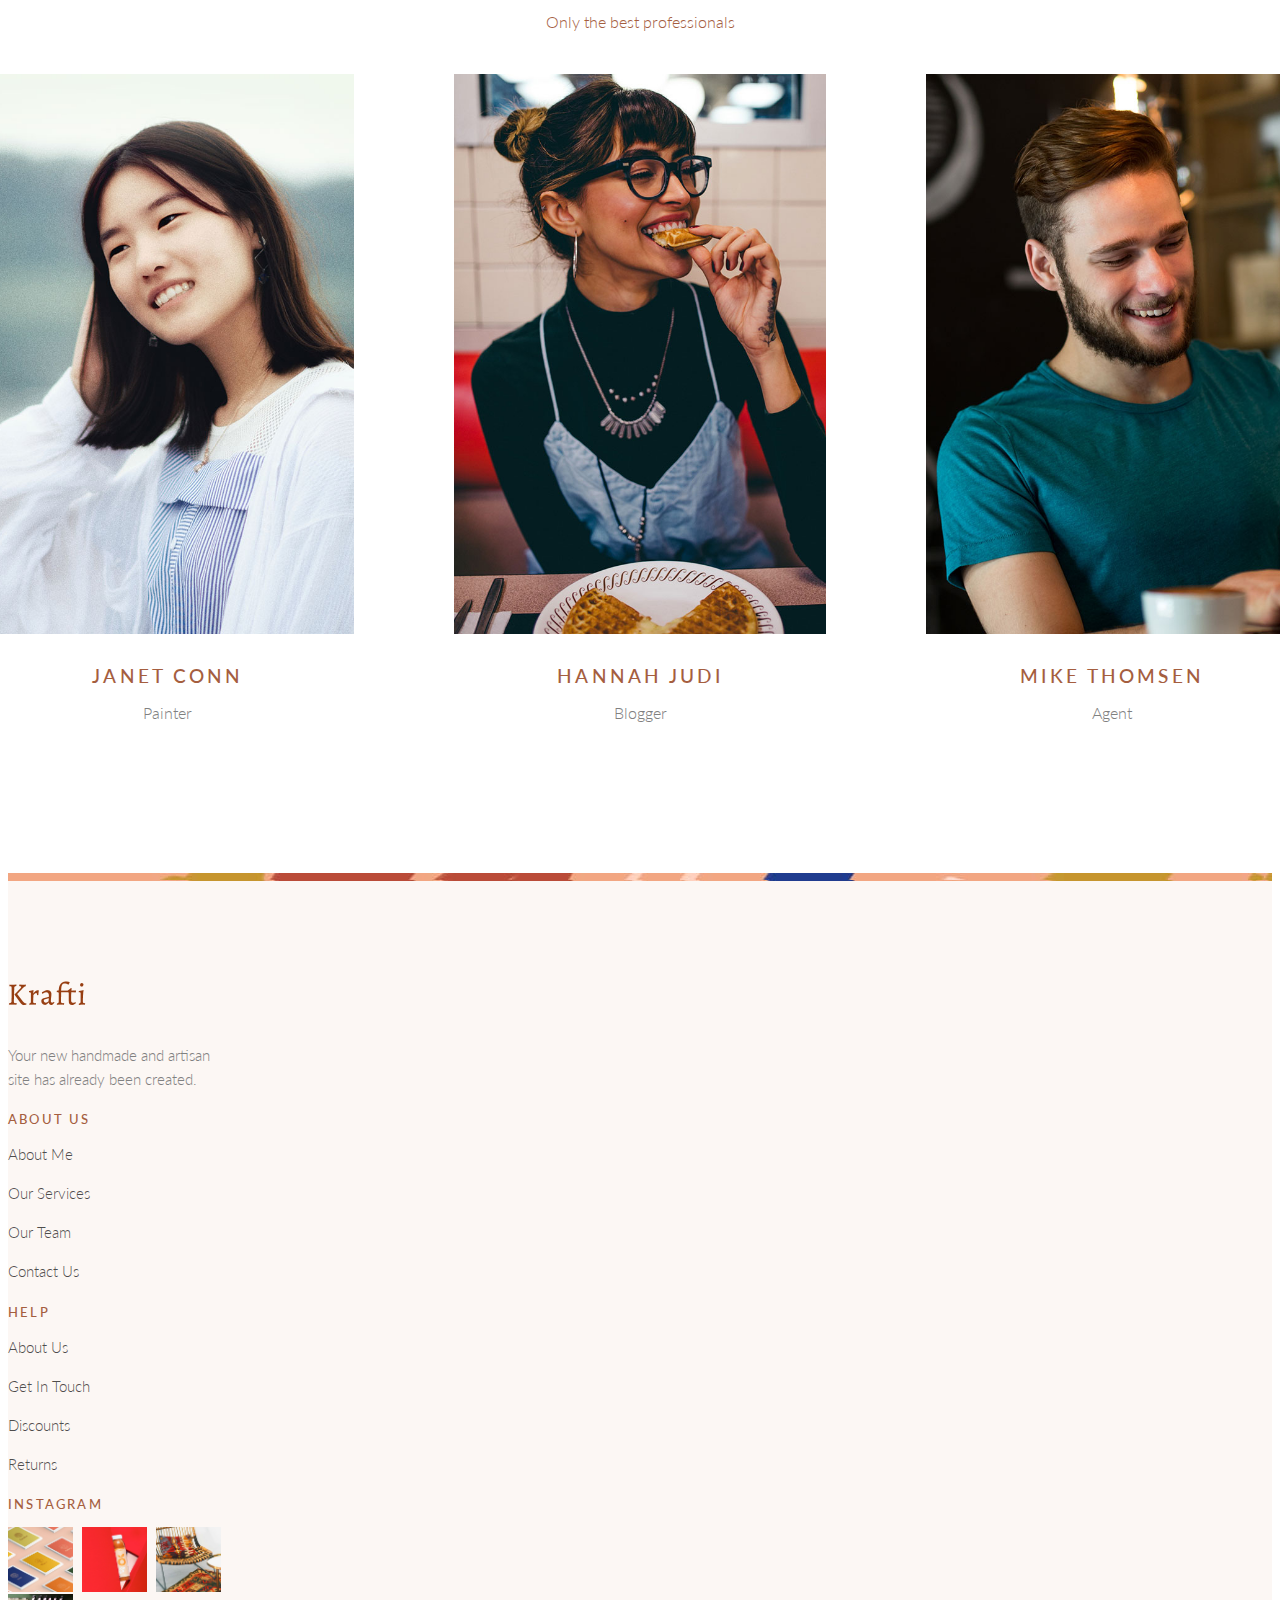
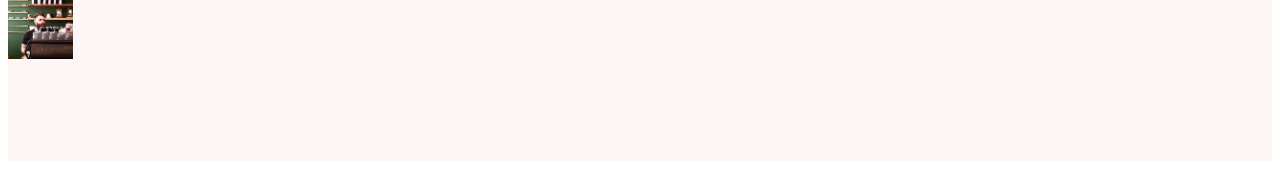
==== commit 3b151947: "p" ====
--- a/Assignment 1/index.html
+++ b/Assignment 1/index.html
@@ -6,31 +6,49 @@
   <link rel="stylesheet" href="reset.css">
   </head>
   <body>
-    <header>
-      <img src="images/main-logo.png" alt="Krafti Logo" heaight="25>"
-      <nav>
-        <section class="menuItem active">
-          <a href ="">Home</a>
-          <div class="coloureditLine">
-            <span></span> <span></span>
-            </div>
-            </section>
-            <section class="subMenu">
-              <p>First Link</p>
-              <p>Second Link</p>
-              <p>Third Link</p>
-              <p>Fourth Link</p>
-            <section class="menuItem">
-              <a href="">Shop</a>
-              <div class="coloureditLine">
-                <span></span> <span></span>
-                </div>
-                </section>
-                </section>
+  <header>
+  <img src="images/main-logo.png" alt="Krafti Logo" height="25">
+  <nav>
+    <section class="menuItem active">
+      <a href="">Home</a>
+      <div class="colouredLine">
+        <span></span><span></span>
+      </div>
+    </section>
+    <section class="menuItem">
+      <a href="">Pages</a>
+      <div class="colouredLine">
+        <span></span><span></span>
+      </div>
+    </section>
+    <section class="menuItem">
+      <a href="">Portfolio</a>
+      <div class="colouredLine">
+        <span></span><span></span>
+      </div>
+    </section>
+    <section class="menuItem dropdown">
+      <a href="">Blog</a>
+      <div class="colouredLine">
+        <span></span><span></span>
+      </div>
+      <section class="subMenu">
+        <p>First Link</p>
+        <p>Second Link</p>
+        <p>Thrid Link</p>
+        <p>Fourth Link</p>
+      </section>
+    </section>
+    <section class="menuItem">
+      <a href="">Shop</a>
+      <div class="colouredLine">
+        <span></span><span></span>
+      </div>
+    </section>
       </nav>
       <section id="cart">
         <a href=""> Cart(0)</a>
-        <div id="menu"></div>
+        <div id="menu"> </div>
         </section>
         </header>
 
@@ -45,7 +63,8 @@
               <div>
                 <img src="svgs/leaf.svg" alt="Leaf Icon">
                 <h2>WITH HOME IN MIND</h2>
-                <p>        <p>Lorem ipsum dolor sit amet a con sectet adipisicing elit se do eiuso temp or incidi unt en labore et dolore magna aliqua ut enim minim veniam quis nost exercitation sen sene ullamco aboris nisi ut</p>
+                <p>
+                <p>Lorem ipsum dolor sit amet a con sectet adipisicing elit se do eiuso temp or incidi unt en labore et dolore magna aliqua ut enim minim veniam quis nost exercitation sen sene ullamco aboris nisi ut</p>
       </div>
       <div id="aboutSubSections">
         <div>
@@ -68,7 +87,7 @@
               <span></span>
               <span></span>
               <span></span>
-            </div>View More
+            </div> View More
           </a>
         </div>
       </div>
@@ -219,24 +238,22 @@
       <p>Blogger</p>
       </div>
       <div>
-        <img src="images/profile_pic3.jpeg" alt=" Profile Picture">
+        <img src="images/profile_pic3.jpeg" alt="Profile Picture">
         <h4>MIKE THOMSEN</h4>
         <p>Agent</p> </div>
-      </section> </section>
-
+      </section>
+    </section>
   <footer>
   <section id="logoFooter">
-  <img src="images/main-logo.png" alt=" Krafti Logo" height=" 25" />
+  <img src="images/main-logo.png" alt="Krafti Logo" height="25" />
   <p>Your new handmade and artisan site has already been created.</p>
   </section>
   <section>
-
   <h5>About Us</h5>
       <p>About Me</p>
       <p>Our Services</p>
       <p>Our Team</p>
       <p>Contact Us</p>
-
     </section>
     <section>
       <h5>Help</h5>
--- a/Assignment 1/main.css
+++ b/Assignment 1/main.css
@@ -526,7 +526,7 @@
    bottom: 0;
    left: 0;
  }
- #products .leftBorder{
+ #products .leftBorder {
    background-image: url(./images/product_left.jpeg);
    height: 100%;
    width: 8px;
@@ -537,8 +537,8 @@
 
 
  #products h2 {
-   margin-top:24px;
-   font-size:35px;
+   margin-top: 24px;
+   font-size: 35px;
    text-transform: uppercase;
  }
 
@@ -546,13 +546,13 @@
  #productsDisplay {
    display:flex;
    justify-content:center;
-   gap:40px;
-   margin-top:40px;
+   gap: 40px;
+   margin-top: 40px;
  }
 
 
  #productsDisplay div img {
-   width:300px;
+   width: 300px;
  }
 
 
